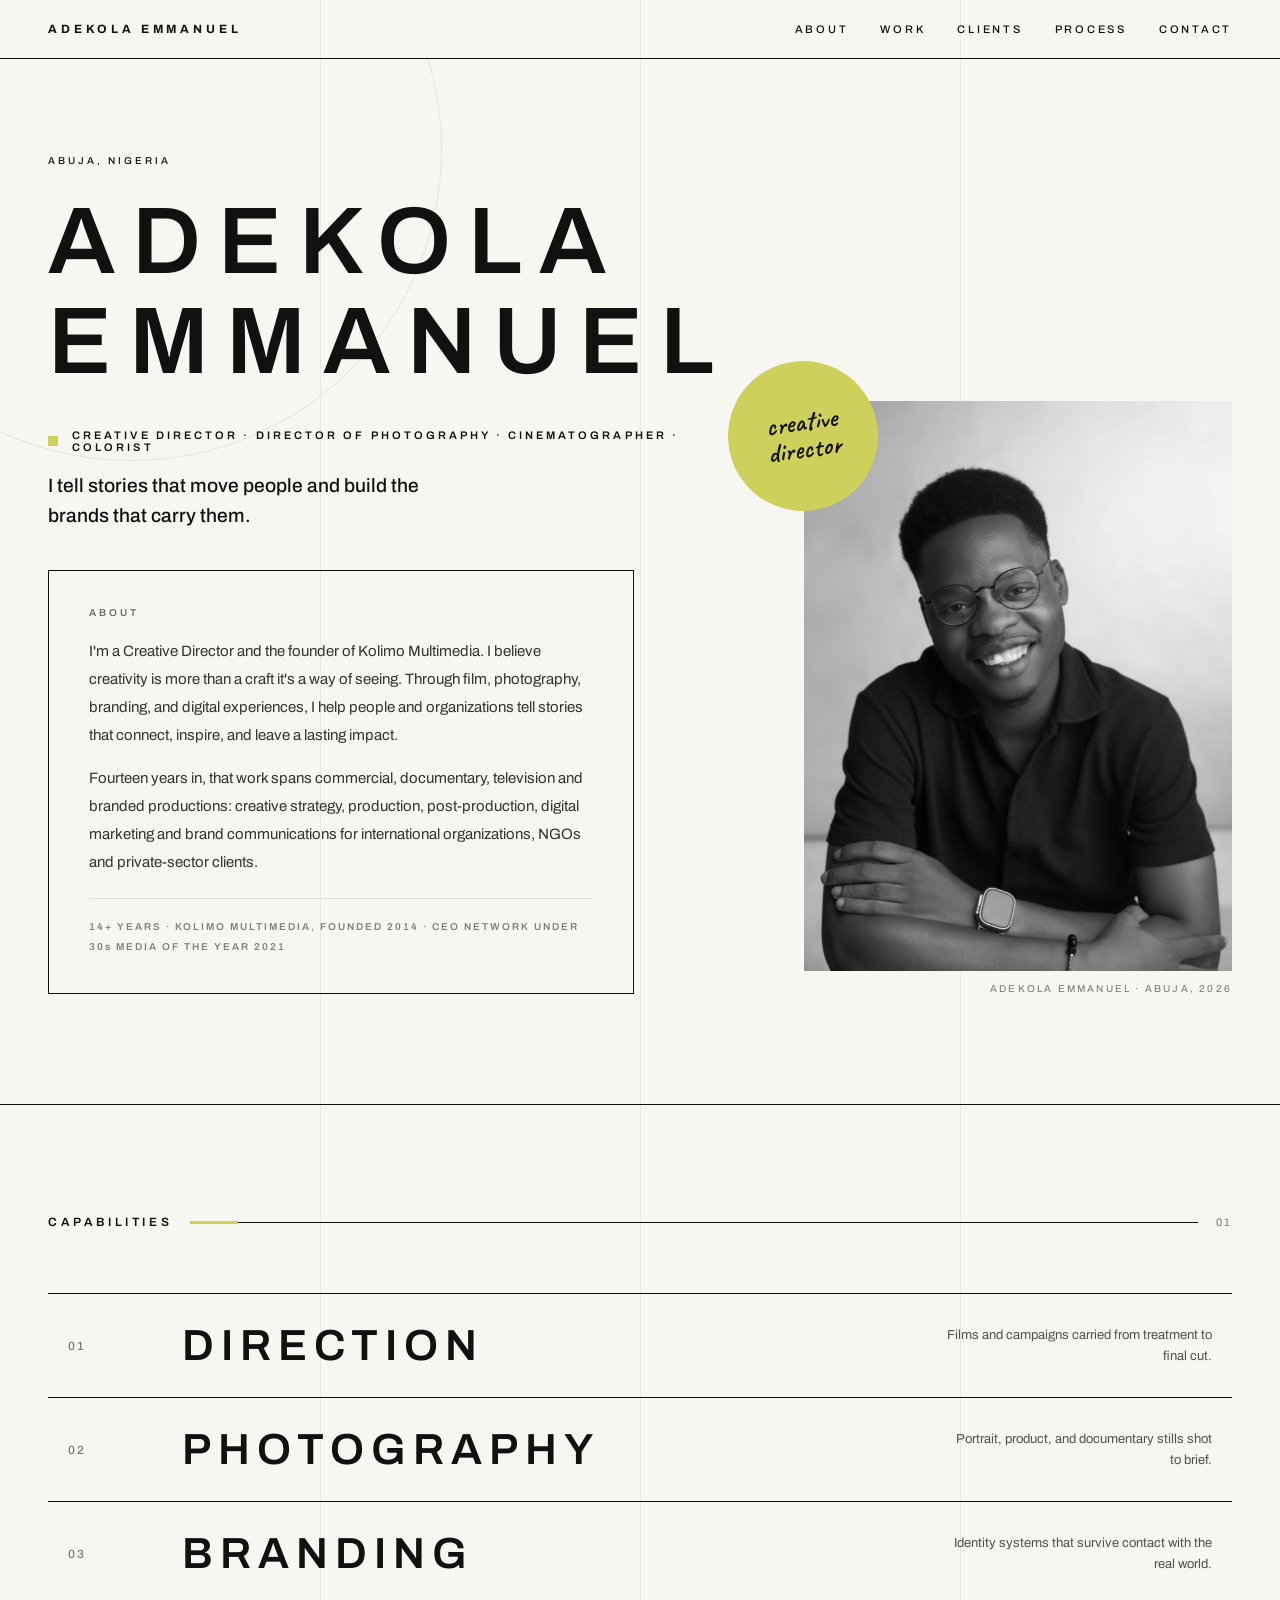
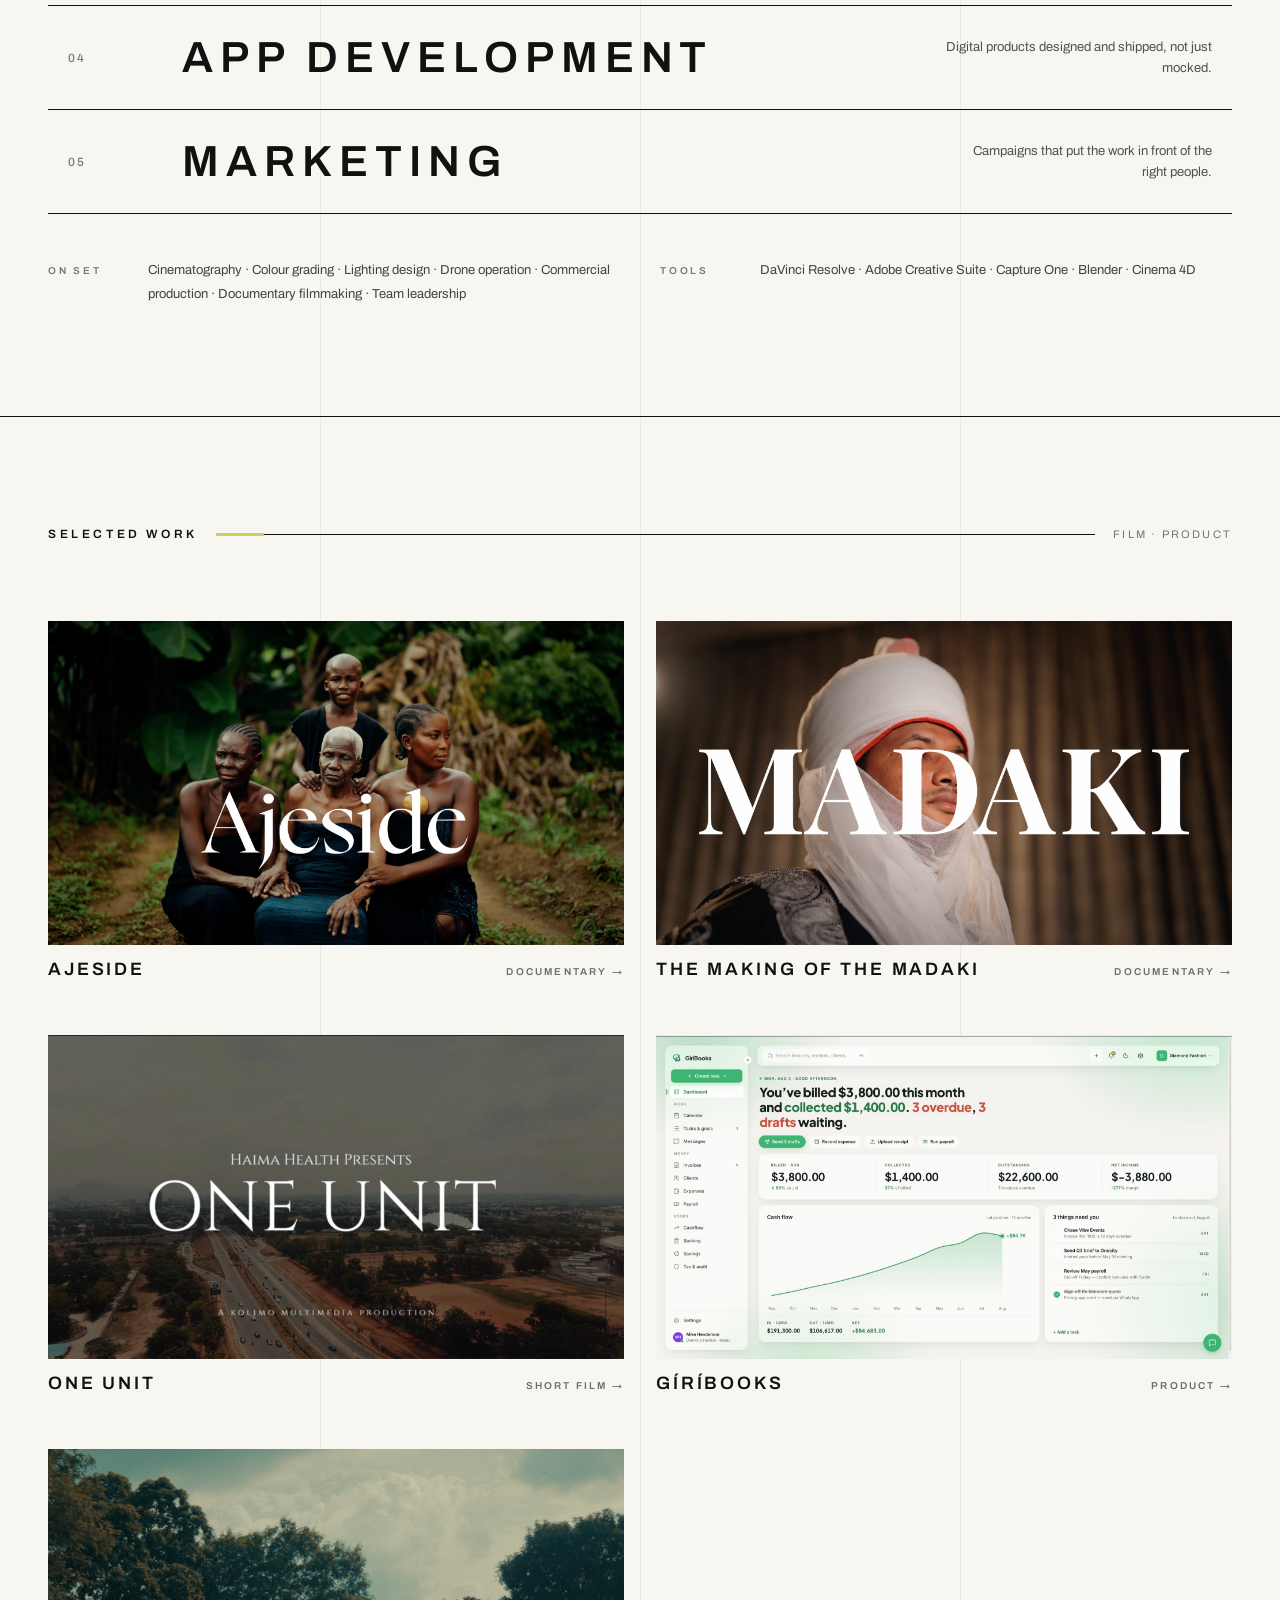
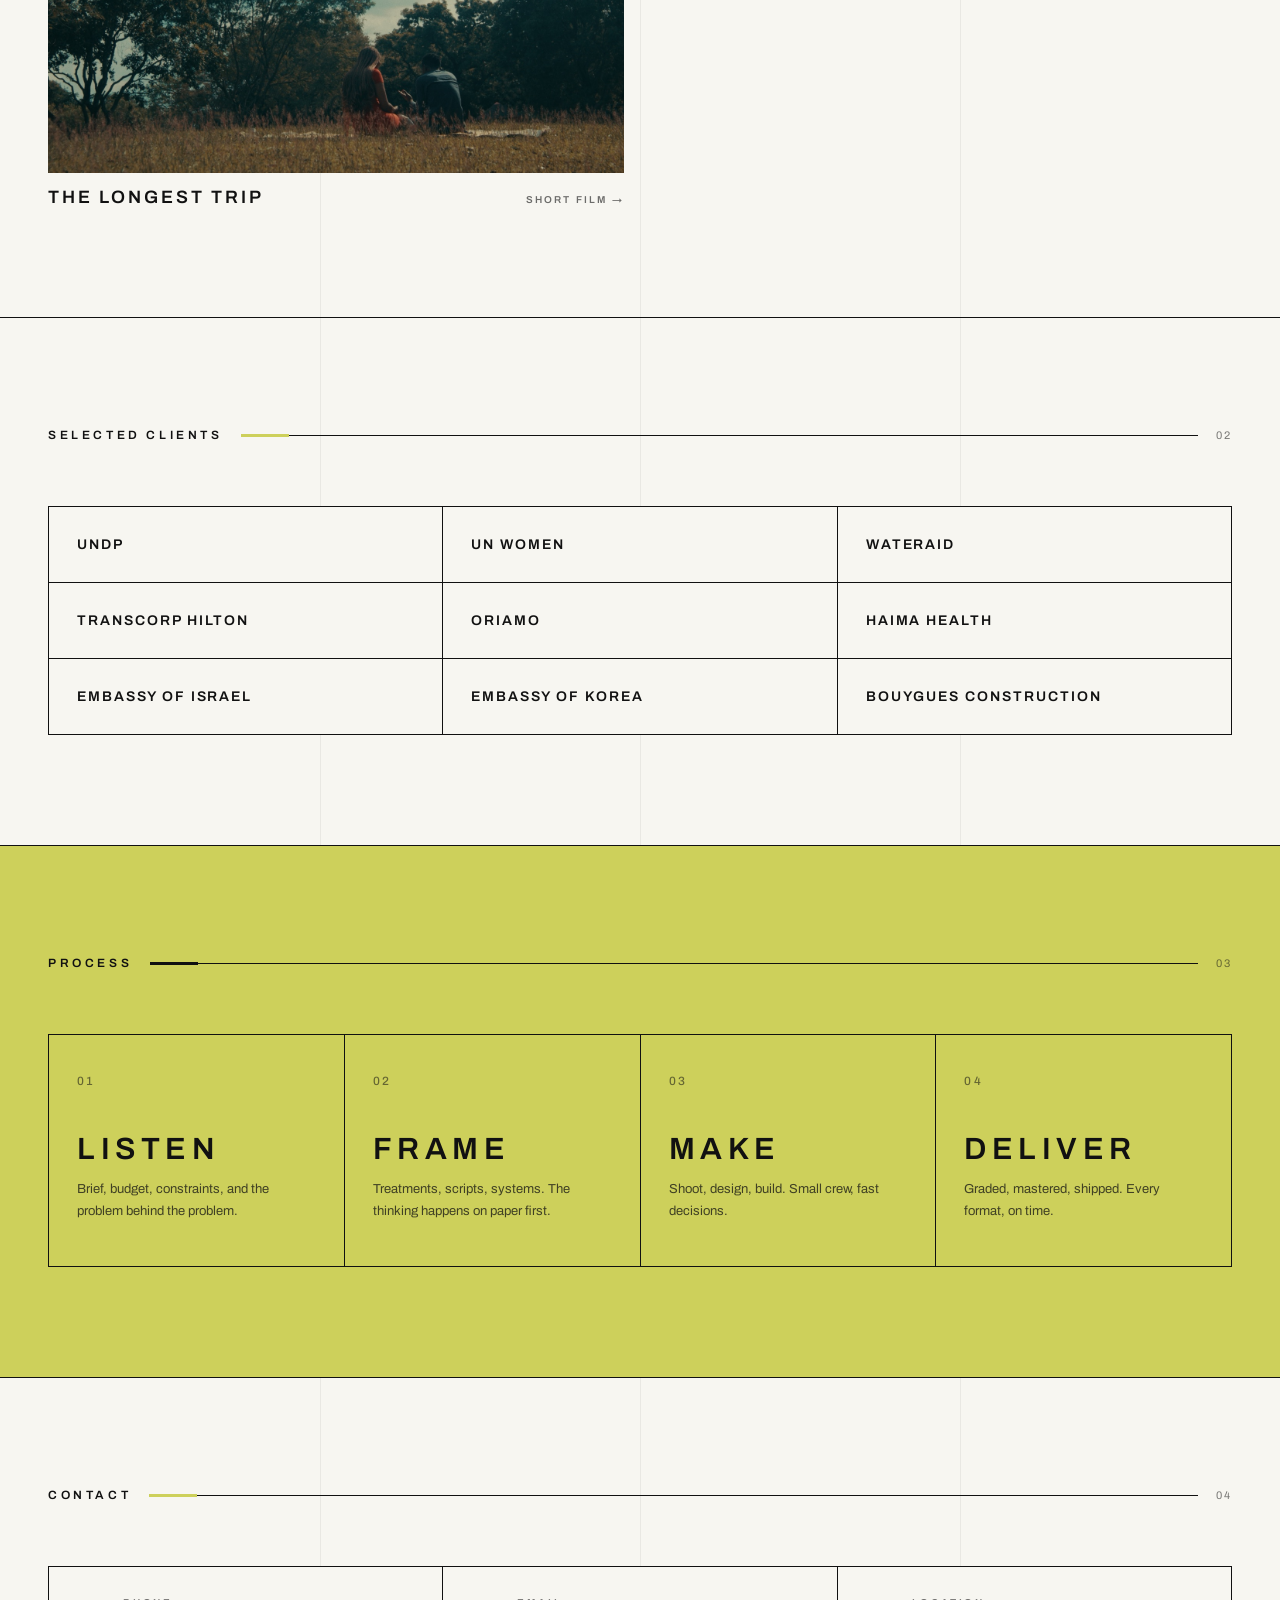
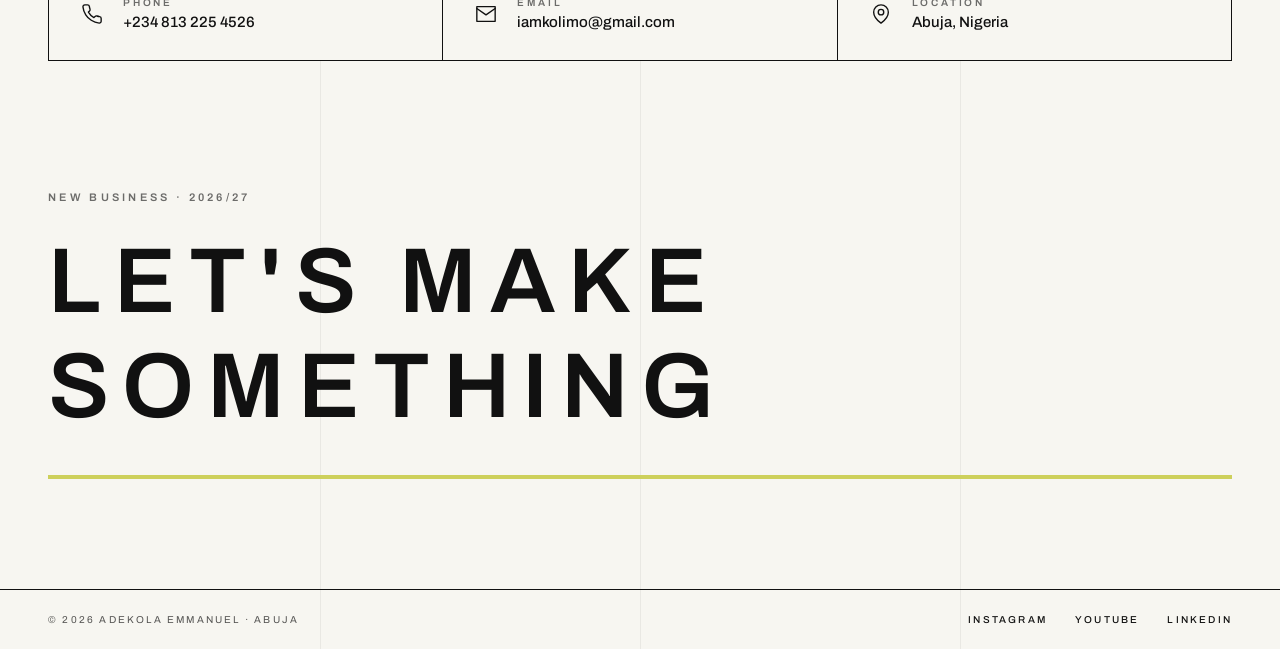
==== index.html @ e36beafd "Add the CEO Network Under 30s Media of the Year 2021 award Visible in the about credentials line, in" ====
<!DOCTYPE html>
<html lang="en">
<head>
  <meta charset="utf-8">
  <meta name="viewport" content="width=device-width, initial-scale=1">
  <title>Adekola Emmanuel · Creative Director &amp; Cinematographer in Abuja, Nigeria</title>
  <meta name="description" content="Adekola Emmanuel is a creative director, cinematographer, director, photographer and digital marketer in Abuja, Nigeria. Founder of Kolimo Multimedia: film, photography, branding, app development and marketing.">
  <link rel="canonical" href="https://www.adekolaemmanuel.com/">
  <meta property="og:site_name" content="Adekola Emmanuel">
  <meta property="og:locale" content="en_US">
  <meta property="og:title" content="Adekola Emmanuel · Creative Director &amp; Cinematographer, Abuja">
  <meta property="og:description" content="I tell stories that move people and build the brands that carry them.">
  <meta property="og:type" content="website">
  <meta property="og:url" content="https://www.adekolaemmanuel.com/">
  <meta property="og:image" content="https://www.adekolaemmanuel.com/images/portrait.jpg">
  <meta name="twitter:card" content="summary_large_image">
  <meta name="twitter:title" content="Adekola Emmanuel · Creative Director &amp; Cinematographer, Abuja">
  <meta name="twitter:description" content="I tell stories that move people and build the brands that carry them.">
  <meta name="twitter:image" content="https://www.adekolaemmanuel.com/images/portrait.jpg">
  <link rel="icon" href="data:image/svg+xml,%3Csvg xmlns='http://www.w3.org/2000/svg' viewBox='0 0 100 100'%3E%3Crect width='100' height='100' fill='%23CDD05B'/%3E%3Ctext x='50' y='68' font-size='52' font-family='Helvetica,Arial,sans-serif' font-weight='700' text-anchor='middle' fill='%23111'%3EAE%3C/text%3E%3C/svg%3E">
  <link rel="preconnect" href="https://fonts.googleapis.com">
  <link rel="preconnect" href="https://fonts.gstatic.com" crossorigin>
  <link href="https://fonts.googleapis.com/css2?family=Archivo:wght@400;500;600;700&family=Caveat:wght@500;600&display=swap" rel="stylesheet">
  <link rel="stylesheet" href="styles.css">
  <script type="application/ld+json">
{
 "@context": "https://schema.org",
 "@graph": [
  {
   "@type": "Person",
   "@id": "https://www.adekolaemmanuel.com/#adekola",
   "name": "Adekola Emmanuel",
   "alternateName": "Adekola Albert Emmanuel",
   "url": "https://www.adekolaemmanuel.com/",
   "image": "https://www.adekolaemmanuel.com/images/portrait.jpg",
   "jobTitle": [
    "Creative Director",
    "Director of Photography",
    "Cinematographer",
    "Director",
    "Photographer",
    "Colorist",
    "Digital Marketer"
   ],
   "description": "Creative director, cinematographer, director, photographer and digital marketer based in Abuja, Nigeria. Founder of Kolimo Multimedia.",
   "email": "mailto:iamkolimo@gmail.com",
   "telephone": "+2348132254526",
   "address": {
    "@type": "PostalAddress",
    "addressLocality": "Abuja",
    "addressRegion": "Federal Capital Territory",
    "addressCountry": "NG"
   },
   "sameAs": [
    "https://www.instagram.com/iamkolimo",
    "https://www.youtube.com/@AdekolaFashola",
    "https://ng.linkedin.com/in/adekolaemmanuel"
   ],
   "worksFor": {
    "@id": "https://www.adekolaemmanuel.com/#kolimo"
   },
   "knowsAbout": [
    "Cinematography",
    "Film directing",
    "Creative direction",
    "Photography",
    "Digital marketing",
    "Documentary filmmaking",
    "Commercial production",
    "Color grading",
    "Branding"
   ],
   "award": "CEO Network Under 30s: Media of the Year 2021 (Kolimo Multimedia)"
  },
  {
   "@type": "Organization",
   "@id": "https://www.adekolaemmanuel.com/#kolimo",
   "name": "Kolimo Multimedia",
   "url": "https://www.adekolaemmanuel.com/",
   "founder": {
    "@id": "https://www.adekolaemmanuel.com/#adekola"
   },
   "foundingDate": "2014",
   "address": {
    "@type": "PostalAddress",
    "addressLocality": "Abuja",
    "addressCountry": "NG"
   },
   "description": "Full-service creative agency in Abuja, Nigeria: film and video production, photography, branding, digital marketing and app development.",
   "award": "CEO Network Under 30s: Media of the Year 2021"
  },
  {
   "@type": "WebSite",
   "@id": "https://www.adekolaemmanuel.com/#website",
   "url": "https://www.adekolaemmanuel.com/",
   "name": "Adekola Emmanuel",
   "publisher": {
    "@id": "https://www.adekolaemmanuel.com/#adekola"
   },
   "inLanguage": "en"
  }
 ]
}
  </script>
</head>
<body>

<div class="page">
  <div class="gridlines" aria-hidden="true">
    <div class="gridlines-inner">
      <div class="gridline" style="left:25%"></div>
      <div class="gridline" style="left:50%"></div>
      <div class="gridline" style="left:75%"></div>
    </div>
  </div>

  <header class="site-header">
    <div class="header-inner">
      <a href="#top" class="wordmark">ADEKOLA EMMANUEL</a>
      <nav class="nav-links" aria-label="Main">
        <a href="#about">ABOUT</a>
        <a href="#work">WORK</a>
        <a href="#clients">CLIENTS</a>
        <a href="#process">PROCESS</a>
        <a href="#contact">CONTACT</a>
      </nav>
    </div>
  </header>

  <main id="top">

    <section id="about" class="hero-section">
      <div class="hero-circle" aria-hidden="true"></div>
      <div class="section-inner hero-pad">
        <!-- Source order is name, portrait, bio so a single column reads that way
             on phones; the desktop two-column layout is restored by grid placement. -->
        <div class="hero-grid">
          <div class="hero-intro">
            <p class="hero-location" data-reveal="fade">ABUJA, NIGERIA</p>
            <h1 class="hero-name" aria-label="Adekola Emmanuel">
              <span data-reveal="fade">Adekola</span>
              <span data-reveal="fade" data-delay="70">Emmanuel</span>
            </h1>
            <div class="hero-role" data-reveal="fade" data-delay="140">
              <span class="role-dot" aria-hidden="true"></span>
              <p>CREATIVE DIRECTOR · DIRECTOR OF PHOTOGRAPHY · CINEMATOGRAPHER · COLORIST</p>
            </div>
            <p class="hero-tagline" data-reveal="fade" data-delay="200">I tell stories that move people and build the brands that carry them.</p>
          </div>
          <div class="hero-portrait-col">
            <div class="badge" aria-hidden="true">
              <span class="badge-txt">creative director</span>
            </div>
            <div data-reveal="fade" data-delay="150">
              <div class="portrait-frame">
                <img src="images/portrait.jpg" alt="Black-and-white portrait of Adekola Emmanuel, creative director of Kolimo Multimedia">
              </div>
              <p class="portrait-caption">ADEKOLA EMMANUEL · ABUJA, 2026</p>
            </div>
          </div>
          <div class="about-box" data-reveal="fade" data-delay="260">
            <h2>ABOUT</h2>
            <p>I'm a Creative Director and the founder of Kolimo Multimedia. I believe creativity is more than a craft it's a way of seeing. Through film, photography, branding, and digital experiences, I help people and organizations tell stories that connect, inspire, and leave a lasting impact.</p>
            <p>Fourteen years in, that work spans commercial, documentary, television and branded productions: creative strategy, production, post-production, digital marketing and brand communications for international organizations, NGOs and private-sector clients.</p>
            <p class="about-meta">14+ YEARS · KOLIMO MULTIMEDIA, FOUNDED 2014 · CEO NETWORK UNDER 30s MEDIA OF THE YEAR 2021</p>
          </div>
        </div>
      </div>
    </section>

    <section id="capabilities" class="ruled-section">
      <div class="section-inner section-pad">
        <div class="section-head">
          <h2>CAPABILITIES</h2>
          <div class="head-rule">
            <div class="rule-accent" data-reveal="rule"></div>
            <div class="rule-line" data-reveal="rule" data-delay="80"></div>
          </div>
          <span aria-hidden="true" class="section-num">01</span>
        </div>
        <div class="cap-list" data-reveal="fade">
          <div class="cap-row">
            <span class="cap-num">01</span>
            <h3>Direction</h3>
            <p class="cap-desc">Films and campaigns carried from treatment to final cut.</p>
          </div>
          <div class="cap-row">
            <span class="cap-num">02</span>
            <h3>Photography</h3>
            <p class="cap-desc">Portrait, product, and documentary stills shot to brief.</p>
          </div>
          <div class="cap-row">
            <span class="cap-num">03</span>
            <h3>Branding</h3>
            <p class="cap-desc">Identity systems that survive contact with the real world.</p>
          </div>
          <div class="cap-row">
            <span class="cap-num">04</span>
            <h3>App Development</h3>
            <p class="cap-desc">Digital products designed and shipped, not just mocked.</p>
          </div>
          <div class="cap-row">
            <span class="cap-num">05</span>
            <h3>Marketing</h3>
            <p class="cap-desc">Campaigns that put the work in front of the right people.</p>
          </div>
        </div>
        <dl class="meta-strip" data-reveal="fade">
          <div>
            <dt>ON SET</dt>
            <dd>Cinematography · Colour grading · Lighting design · Drone operation · Commercial production · Documentary filmmaking · Team leadership</dd>
          </div>
          <div>
            <dt>TOOLS</dt>
            <dd>DaVinci Resolve · Adobe Creative Suite · Capture One · Blender · Cinema 4D</dd>
          </div>
        </dl>
      </div>
    </section>

    <section id="work" class="ruled-section">
      <div class="section-inner section-pad">
        <div class="section-head work-head">
          <h2>SELECTED WORK</h2>
          <div class="head-rule">
            <div class="rule-accent" data-reveal="rule"></div>
            <div class="rule-line" data-reveal="rule" data-delay="80"></div>
          </div>
          <span class="section-num">FILM · PRODUCT</span>
        </div>
        <div class="work-grid">

          <div class="work-card work-feature" data-card data-reveal="fade">
            <a href="work/ajeside.html">
              <div class="work-media">
                <img src="images/ajeside/01-family.jpg" alt="Four generations of a Gbagyi family seated together in dark indigo cloth against dense green foliage" data-fallback="AJESIDE · OPENING FRAME">
                <div class="work-cap" data-cap>A short documentary on the endangered handwoven cloth of the Gbagyi people of Nigeria's Federal Capital Territory.</div>
              </div>
              <div class="work-meta work-title-row">
                <h3>AJESIDE</h3>
                <span class="work-view">DOCUMENTARY →</span>
              </div>
            </a>
          </div>

          <div class="work-card work-feature" data-card data-reveal="fade">
            <a href="work/madaki.html">
              <div class="work-media">
                <img src="images/madaki/01-madaki.jpg" alt="Portrait of the Madaki in a white turban, the film title across the frame" data-fallback="THE MAKING OF THE MADAKI">
                <div class="work-cap" data-cap>Title bestowed, legacy earned. The journey behind one of Mambilla's most revered traditional titles.</div>
              </div>
              <div class="work-meta work-title-row">
                <h3>THE MAKING OF THE MADAKI</h3>
                <span class="work-view">DOCUMENTARY →</span>
              </div>
            </a>
          </div>

          <div class="work-card work-feature" data-card data-reveal="fade">
            <a href="work/one-unit.html">
              <div class="work-media">
                <img src="images/oneunit/01-one-unit.jpg" alt="Aerial city view with the One Unit title across the frame, presented by Haima Health" data-fallback="ONE UNIT · TITLE CARD">
                <div class="work-cap" data-cap>Three strangers arrive at the same hospital in critical condition. A short film for Haima Health on voluntary blood donation.</div>
              </div>
              <div class="work-meta work-title-row">
                <h3>ONE UNIT</h3>
                <span class="work-view">SHORT FILM →</span>
              </div>
            </a>
          </div>

          <div class="work-card work-feature" data-card data-reveal="fade">
            <a href="work/giribooks.html">
              <div class="work-media is-ui">
                <img src="images/giribooks/01-dashboard.jpg" alt="The GíríBooks dashboard showing billed and collected totals, outstanding balance, net income and a twelve-month cash flow chart" data-fallback="GÍRÍBOOKS · PRODUCT">
                <div class="work-cap" data-cap>Invoicing, payments, expenses, payroll and books in one dashboard, built from a real business need.</div>
              </div>
              <div class="work-meta work-title-row">
                <h3>GÍRÍBOOKS</h3>
                <span class="work-view">PRODUCT →</span>
              </div>
            </a>
          </div>

          <div class="work-card work-feature" data-card data-reveal="fade">
            <a href="work/longest-trip.html">
              <div class="work-media">
                <img src="images/longest-trip/02-field.jpg" alt="Two people sitting together in a field of dry grass beneath a wide sky" data-fallback="THE LONGEST TRIP">
                <div class="work-cap" data-cap>Gbenga, a young man living with sickle cell, caught between pain and perseverance.</div>
              </div>
              <div class="work-meta work-title-row">
                <h3>THE LONGEST TRIP</h3>
                <span class="work-view">SHORT FILM →</span>
              </div>
            </a>
          </div>

        </div>
      </div>
    </section>

    <section id="clients" class="ruled-section">
      <div class="section-inner section-pad">
        <div class="section-head">
          <h2>SELECTED CLIENTS</h2>
          <div class="head-rule">
            <div class="rule-accent" data-reveal="rule"></div>
            <div class="rule-line" data-reveal="rule" data-delay="80"></div>
          </div>
          <span aria-hidden="true" class="section-num">02</span>
        </div>
        <div class="client-grid" data-reveal="fade">
          <div class="client-cell">UNDP</div>
          <div class="client-cell">UN Women</div>
          <div class="client-cell">WaterAid</div>
          <div class="client-cell">Transcorp Hilton</div>
          <div class="client-cell">Oriamo</div>
          <div class="client-cell">Haima Health</div>
          <div class="client-cell">Embassy of Israel</div>
          <div class="client-cell">Embassy of Korea</div>
          <div class="client-cell">Bouygues Construction</div>
        </div>
      </div>
    </section>

    <section id="process" class="ruled-section process-section">
      <div class="section-inner section-pad">
        <div class="section-head">
          <h2>PROCESS</h2>
          <div class="head-rule">
            <div class="rule-accent dark" data-reveal="rule"></div>
            <div class="rule-line" data-reveal="rule" data-delay="80"></div>
          </div>
          <span aria-hidden="true" class="section-num">03</span>
        </div>
        <div class="process-grid" data-reveal="fade">
          <div class="process-cell">
            <span class="cap-num">01</span>
            <h3>Listen</h3>
            <p>Brief, budget, constraints, and the problem behind the problem.</p>
          </div>
          <div class="process-cell">
            <span class="cap-num">02</span>
            <h3>Frame</h3>
            <p>Treatments, scripts, systems. The thinking happens on paper first.</p>
          </div>
          <div class="process-cell">
            <span class="cap-num">03</span>
            <h3>Make</h3>
            <p>Shoot, design, build. Small crew, fast decisions.</p>
          </div>
          <div class="process-cell">
            <span class="cap-num">04</span>
            <h3>Deliver</h3>
            <p>Graded, mastered, shipped. Every format, on time.</p>
          </div>
        </div>
      </div>
    </section>

    <section id="contact" class="ruled-section">
      <div class="section-inner section-pad">
        <div class="section-head">
          <h2>CONTACT</h2>
          <div class="head-rule">
            <div class="rule-accent" data-reveal="rule"></div>
            <div class="rule-line" data-reveal="rule" data-delay="80"></div>
          </div>
          <span aria-hidden="true" class="section-num">04</span>
        </div>
        <div class="contact-grid" data-reveal="fade">
          <div class="contact-cell">
            <svg aria-hidden="true" width="22" height="22" viewBox="0 0 24 24" fill="none" stroke="#111111" stroke-width="1.5" stroke-linecap="round" stroke-linejoin="round"><path d="M22 16.92v3a2 2 0 0 1-2.18 2 19.79 19.79 0 0 1-8.63-3.07 19.5 19.5 0 0 1-6-6 19.79 19.79 0 0 1-3.07-8.67A2 2 0 0 1 4.11 2h3a2 2 0 0 1 2 1.72c.13.96.36 1.9.7 2.81a2 2 0 0 1-.45 2.11L8.09 9.91a16 16 0 0 0 6 6l1.27-1.27a2 2 0 0 1 2.11-.45c.91.34 1.85.57 2.81.7A2 2 0 0 1 22 16.92z"></path></svg>
            <div>
              <p class="contact-label">PHONE</p>
              <p class="contact-value"><a href="tel:+2348132254526">+234 813 225 4526</a></p>
            </div>
          </div>
          <div class="contact-cell">
            <svg aria-hidden="true" width="22" height="22" viewBox="0 0 24 24" fill="none" stroke="#111111" stroke-width="1.5" stroke-linecap="round" stroke-linejoin="round"><rect x="2" y="4" width="20" height="16"></rect><path d="m22 6-10 7L2 6"></path></svg>
            <div>
              <p class="contact-label">EMAIL</p>
              <p class="contact-value"><a href="mailto:iamkolimo@gmail.com">iamkolimo@gmail.com</a></p>
            </div>
          </div>
          <div class="contact-cell">
            <svg aria-hidden="true" width="22" height="22" viewBox="0 0 24 24" fill="none" stroke="#111111" stroke-width="1.5" stroke-linecap="round" stroke-linejoin="round"><path d="M20 10c0 6-8 12-8 12s-8-6-8-12a8 8 0 0 1 16 0z"></path><circle cx="12" cy="10" r="3"></circle></svg>
            <div>
              <p class="contact-label">LOCATION</p>
              <p class="contact-value">Abuja, Nigeria</p>
            </div>
          </div>
        </div>
        <div class="cta-block">
          <p class="cta-kicker">NEW BUSINESS · 2026/27</p>
          <a class="cta-link" href="mailto:iamkolimo@gmail.com">Let's make something</a>
          <div class="cta-rule" data-reveal="rule"></div>
        </div>
      </div>
    </section>

  </main>

  <footer class="site-footer">
    <div class="footer-inner">
      <p>© 2026 ADEKOLA EMMANUEL · ABUJA</p>
      <div class="footer-links">
        <a href="https://www.instagram.com/iamkolimo" target="_blank" rel="noopener">INSTAGRAM</a>
        <a href="https://www.youtube.com/@AdekolaFashola" target="_blank" rel="noopener">YOUTUBE</a>
        <a href="https://ng.linkedin.com/in/adekolaemmanuel" target="_blank" rel="noopener">LINKEDIN</a>
      </div>
    </div>
  </footer>
</div>

<script src="script.js"></script>
</body>
</html>
---- styles.css ----
html { scroll-behavior: smooth; }

body {
  margin: 0;
  background: #F7F6F1;
  color: #111111;
  font-family: 'Archivo', Helvetica, Arial, sans-serif;
  -webkit-font-smoothing: antialiased;
  overflow-x: hidden;
}

a { color: #111111; text-decoration: none; }
a:hover { color: #5A5D20; }
::selection { background: #CDD05B; color: #111111; }

.page { position: relative; min-height: 100vh; }

/* Grid lines */
.gridlines {
  position: absolute;
  inset: 0;
  pointer-events: none;
  z-index: 0;
}
.gridlines-inner { position: relative; max-width: 1360px; height: 100%; margin: 0 auto; }
.gridline { position: absolute; top: 0; bottom: 0; width: 1px; background: rgba(17,17,17,0.06); }

/* Header */
.site-header { position: relative; z-index: 1; border-bottom: 1px solid #111111; }
.header-inner {
  max-width: 1360px;
  margin: 0 auto;
  padding: 22px 48px;
  display: flex;
  justify-content: space-between;
  align-items: baseline;
  gap: 24px;
}
.wordmark { font-size: 12px; letter-spacing: 0.32em; font-weight: 700; }
.nav-links { display: flex; gap: 32px; }
.nav-links a { font-size: 11px; letter-spacing: 0.25em; font-weight: 500; }

main { position: relative; z-index: 1; }

.section-inner { max-width: 1360px; margin: 0 auto; }
.section-pad { padding: 110px 48px; }
.hero-pad { padding: 96px 48px 110px; }
.ruled-section { border-top: 1px solid #111111; }

/* Hero */
.hero-section { position: relative; overflow: hidden; }
.hero-circle {
  position: absolute;
  width: 620px;
  height: 620px;
  border: 1px solid rgba(17,17,17,0.08);
  border-radius: 50%;
  left: -180px;
  top: -220px;
  pointer-events: none;
}
/* Source order is intro, portrait, bio (so phones read name then photo then
   bio); on desktop the bio is placed back under the intro in column one. */
.hero-grid {
  display: grid;
  grid-template-columns: 1.6fr 1fr;
  column-gap: 72px;
  row-gap: 40px;
  align-items: end;
}
.hero-intro { grid-column: 1; grid-row: 1; }
.about-box { grid-column: 1; grid-row: 2; }
.hero-portrait-col { grid-column: 2; grid-row: 1 / span 2; align-self: end; }
.hero-location { margin: 0 0 26px; font-size: 10px; letter-spacing: 0.3em; font-weight: 500; opacity: 0.6; }
.hero-name {
  margin: 0;
  font-size: clamp(44px, 7.4vw, 106px);
  font-weight: 600;
  letter-spacing: 0.18em;
  line-height: 1.06;
  text-transform: uppercase;
}
.hero-name span { display: block; }
.hero-role { display: flex; align-items: center; gap: 14px; margin-top: 36px; }
.role-dot { width: 10px; height: 10px; background: #CDD05B; display: inline-block; flex: none; }
.hero-role p { margin: 0; font-size: 11px; letter-spacing: 0.28em; font-weight: 600; }
.hero-tagline {
  margin: 18px 0 0;
  font-size: clamp(17px, 1.5vw, 21px);
  line-height: 1.55;
  max-width: 38ch;
  font-weight: 500;
}
.about-box { border: 1px solid #111111; padding: 36px 40px; max-width: 56ch; }
.about-box h2 { margin: 0 0 20px; font-size: 10px; letter-spacing: 0.3em; font-weight: 600; opacity: 0.6; }
.about-box p { margin: 0 0 16px; font-size: 15px; line-height: 1.85; color: rgba(17,17,17,0.85); }
.about-box p:last-child { margin-bottom: 0; }
.about-meta {
  margin-top: 22px !important;
  padding-top: 18px;
  border-top: 1px solid rgba(17,17,17,0.15);
  font-size: 10px !important;
  letter-spacing: 0.2em;
  font-weight: 600;
  line-height: 2 !important;
  opacity: 0.6;
}

.hero-portrait-col { position: relative; }
.badge {
  position: absolute;
  left: -76px;
  top: -40px;
  width: 150px;
  height: 150px;
  border-radius: 50%;
  background: #CDD05B;
  display: flex;
  align-items: center;
  justify-content: center;
  transform: rotate(-8deg);
  z-index: 3;
}
.badge-txt {
  font-family: 'Caveat', cursive;
  font-size: 27px;
  font-weight: 600;
  line-height: 1;
  text-align: center;
  width: 110px;
}
.portrait-frame {
  position: relative;
  aspect-ratio: 3/4;
  filter: grayscale(1) contrast(1.06);
  overflow: hidden;
}
.portrait-frame img {
  position: absolute;
  inset: 0;
  width: 100%;
  height: 100%;
  object-fit: cover;
  display: block;
}
.portrait-caption { margin: 12px 0 0; font-size: 10px; letter-spacing: 0.22em; opacity: 0.55; text-align: right; }

/* Section heads */
.section-head { display: flex; align-items: center; gap: 18px; margin-bottom: 64px; }
.work-head { margin-bottom: 80px; }
.section-head h2 { margin: 0; font-size: 12px; letter-spacing: 0.3em; font-weight: 600; }
.head-rule { flex: 1; display: flex; align-items: center; }
.rule-accent { width: 48px; height: 3px; background: #CDD05B; }
.rule-accent.dark { background: #111111; }
.rule-line { flex: 1; height: 1px; background: #111111; }
.section-num { font-size: 11px; letter-spacing: 0.2em; opacity: 0.55; }

/* Capabilities */
.cap-list { border-bottom: 1px solid #111111; }
.cap-row {
  display: grid;
  grid-template-columns: 90px 1fr minmax(0, 380px);
  align-items: center;
  gap: 8px 24px;
  padding: 28px 20px;
  border-top: 1px solid #111111;
  transition: background 120ms ease-out;
}
.cap-row:hover { background: #CDD05B; }
.cap-num { font-size: 12px; letter-spacing: 0.2em; font-weight: 500; opacity: 0.55; }
.cap-row h3 {
  margin: 0;
  font-size: clamp(26px, 3.4vw, 44px);
  letter-spacing: 0.16em;
  font-weight: 600;
  text-transform: uppercase;
}
.cap-desc {
  margin: 0;
  font-size: 13px;
  line-height: 1.6;
  color: rgba(17,17,17,0.72);
  text-align: right;
  justify-self: end;
  max-width: 38ch;
}

/* Secondary craft / tools list under Capabilities */
.meta-strip {
  margin: 44px 0 0;
  display: grid;
  gap: 22px 40px;
  grid-template-columns: 1fr 1fr;
}
.meta-strip > div { display: grid; grid-template-columns: 84px 1fr; gap: 16px; align-items: baseline; }
.meta-strip dt { font-size: 10px; letter-spacing: 0.28em; font-weight: 600; opacity: 0.55; }
.meta-strip dd { margin: 0; font-size: 13px; line-height: 1.85; color: rgba(17,17,17,0.78); }

/* Clients */
.client-grid {
  display: grid;
  grid-template-columns: repeat(3, 1fr);
  gap: 1px;
  background: #111111;
  border: 1px solid #111111;
}
.client-cell {
  background: #F7F6F1;
  padding: 30px 28px;
  font-size: 14px;
  letter-spacing: 0.14em;
  font-weight: 600;
  text-transform: uppercase;
  transition: background 120ms ease-out;
}
.client-cell:hover { background: #CDD05B; }

/* Work */
.work-grid {
  display: grid;
  grid-template-columns: repeat(2, 1fr);
  column-gap: 32px;
  row-gap: 56px;
}
.work-media { position: relative; overflow: hidden; }
.work-media img {
  position: absolute;
  inset: 0;
  width: 100%;
  height: 100%;
  object-fit: cover;
  display: block;
}
.work-cap {
  position: absolute;
  left: 0;
  right: 0;
  bottom: 0;
  background: #111111;
  color: #F7F6F1;
  padding: 14px 18px;
  font-size: 12px;
  letter-spacing: 0.04em;
  line-height: 1.5;
  opacity: 0;
  transform: translateY(8px);
  transition: opacity 140ms ease-out, transform 140ms ease-out;
  pointer-events: none;
}
.work-meta {
  display: flex;
  justify-content: space-between;
  align-items: baseline;
  margin-top: 14px;
  gap: 16px;
}
.work-meta h3 { margin: 0; font-size: 15px; letter-spacing: 0.18em; font-weight: 600; }
.work-meta span { font-size: 10px; letter-spacing: 0.22em; opacity: 0.6; white-space: nowrap; }

/* Process */
.process-section { background: #CDD05B; }
.process-grid {
  display: grid;
  grid-template-columns: repeat(4, 1fr);
  gap: 1px;
  background: #111111;
  border: 1px solid #111111;
}
.process-cell { background: #CDD05B; padding: 36px 28px 44px; }
.process-cell h3 {
  margin: 44px 0 0;
  font-size: clamp(22px, 2.4vw, 32px);
  letter-spacing: 0.18em;
  font-weight: 600;
  text-transform: uppercase;
}
.process-cell p { margin: 14px 0 0; font-size: 13px; line-height: 1.65; color: rgba(17,17,17,0.75); }

/* Contact */
.contact-grid {
  display: grid;
  grid-template-columns: repeat(3, 1fr);
  gap: 1px;
  background: #111111;
  border: 1px solid #111111;
}
.contact-cell {
  background: #F7F6F1;
  padding: 30px 32px;
  display: flex;
  align-items: center;
  gap: 20px;
}
.contact-cell svg { flex: none; }
.contact-label { margin: 0; font-size: 10px; letter-spacing: 0.28em; font-weight: 600; opacity: 0.6; }
.contact-value { margin: 6px 0 0; font-size: 15px; font-weight: 500; }

.cta-block { margin-top: 130px; }
.cta-kicker { margin: 0 0 26px; font-size: 11px; letter-spacing: 0.3em; font-weight: 600; opacity: 0.6; }
.cta-link {
  display: block;
  font-size: clamp(40px, 7.2vw, 112px);
  letter-spacing: 0.14em;
  font-weight: 600;
  line-height: 1.14;
  color: #111111;
  text-transform: uppercase;
  transition: background 120ms ease-out;
}
.cta-link:hover { background: #CDD05B; color: #111111; }
.cta-rule { margin-top: 36px; height: 4px; background: #CDD05B; }

/* Case study */
.case-hero { position: relative; }
.case-hero-media {
  margin: 0;
  position: relative;
  aspect-ratio: 21/10;
  overflow: hidden;
  border-bottom: 1px solid #111111;
}
.case-hero-media img {
  position: absolute;
  inset: 0;
  width: 100%;
  height: 100%;
  object-fit: cover;
  display: block;
}
.case-hero-body { padding: 72px 48px 96px; }
.case-kicker { margin: 0 0 24px; font-size: 10px; letter-spacing: 0.3em; font-weight: 600; opacity: 0.6; }
.case-title {
  margin: 0;
  font-size: clamp(48px, 9vw, 132px);
  font-weight: 600;
  letter-spacing: 0.14em;
  line-height: 1.04;
  text-transform: uppercase;
}
.case-standfirst {
  margin: 28px 0 0;
  font-size: clamp(17px, 1.6vw, 22px);
  line-height: 1.55;
  max-width: 46ch;
  font-weight: 500;
}
.case-facts {
  margin: 56px 0 0;
  display: grid;
  grid-template-columns: repeat(4, 1fr);
  gap: 1px;
  background: #111111;
  border: 1px solid #111111;
}
.case-facts > div { background: #F7F6F1; padding: 24px 26px; }
.case-facts dt { font-size: 10px; letter-spacing: 0.28em; font-weight: 600; opacity: 0.6; }
.case-facts dd { margin: 8px 0 0; font-size: 15px; font-weight: 500; }

.case-prose { max-width: 68ch; }
.case-prose p { margin: 0 0 24px; font-size: 16px; line-height: 1.9; color: rgba(17,17,17,0.85); }
.case-prose p:last-child { margin-bottom: 0; }
.case-prose .lede {
  font-size: clamp(18px, 1.7vw, 22px);
  line-height: 1.7;
  font-weight: 500;
  color: #111111;
  border-left: 3px solid #CDD05B;
  padding-left: 26px;
}

.stills {
  display: grid;
  grid-template-columns: repeat(2, 1fr);
  column-gap: 32px;
  row-gap: 64px;
}
.still { margin: 0; }
.still-wide { grid-column: 1 / -1; }
.still-media { position: relative; aspect-ratio: 16/9; overflow: hidden; }
/* Scope frames (2.39:1) keep their own ratio so the composition is not cropped */
.still-scope .still-media { aspect-ratio: 2.39/1; }
.still-media img {
  position: absolute;
  inset: 0;
  width: 100%;
  height: 100%;
  object-fit: cover;
  display: block;
}
.still figcaption {
  margin-top: 14px;
  font-size: 12px;
  line-height: 1.6;
  letter-spacing: 0.02em;
  color: rgba(17,17,17,0.68);
}

/* Product screens · UI is shown whole, never cropped, so the hero and each
   screen sit contained on a tint rather than filling the frame. */
.case-hero-media.is-ui { aspect-ratio: 16/9; background: #EDECE5; }
.case-hero-media.is-scope { aspect-ratio: 2.39/1; }
.case-hero-media.is-ui img { object-fit: contain; }

.screens {
  display: grid;
  grid-template-columns: repeat(2, 1fr);
  column-gap: 32px;
  row-gap: 56px;
  align-items: start;
}
.screen { margin: 0; }
.screen-wide { grid-column: 1 / -1; }
.screen-media {
  aspect-ratio: 16/9;
  background: rgba(17,17,17,0.04);
  border: 1px solid #111111;
  padding: 18px;
  box-sizing: border-box;
  display: flex;
  align-items: center;
  justify-content: center;
  overflow: hidden;
}
.screen-tall .screen-media { aspect-ratio: 4/5; }
.screen-media img {
  max-width: 100%;
  max-height: 100%;
  width: auto;
  height: auto;
  object-fit: contain;
  display: block;
}
.screen figcaption {
  margin-top: 12px;
  font-size: 10px;
  letter-spacing: 0.22em;
  font-weight: 500;
  opacity: 0.6;
}

/* Feature list */
.features { border-top: 1px solid #111111; }
.feature-row {
  display: grid;
  grid-template-columns: 90px 1fr;
  gap: 8px 24px;
  padding: 22px 20px;
  border-bottom: 1px solid #111111;
  align-items: baseline;
}
.feature-row span { font-size: 12px; letter-spacing: 0.2em; font-weight: 500; opacity: 0.55; }
.feature-row p { margin: 0; font-size: 15px; line-height: 1.6; }

/* Watch · click-to-play facade, so YouTube only loads once asked for */
.watch-frame {
  position: relative;
  aspect-ratio: 16/9;
  overflow: hidden;
  background: #111111;
  border: 1px solid #111111;
}
.watch-link { display: block; position: absolute; inset: 0; }
.watch-frame img {
  position: absolute;
  inset: 0;
  width: 100%;
  height: 100%;
  object-fit: cover;
  display: block;
  transition: opacity 160ms ease-out, transform 400ms ease-out;
}
.watch-link:hover img { opacity: 0.88; transform: scale(1.015); }
/* The player stays 16:9 for YouTube; a scope poster letterboxes on the black */
.watch-frame.is-scope img { object-fit: contain; }
.watch-frame.is-scope .watch-link:hover img { transform: none; }
.watch-play {
  position: absolute;
  left: 50%;
  top: 50%;
  transform: translate(-50%, -50%);
  width: 92px;
  height: 92px;
  border-radius: 50%;
  background: #CDD05B;
  display: flex;
  align-items: center;
  justify-content: center;
  transition: transform 160ms ease-out;
}
.watch-link:hover .watch-play { transform: translate(-50%, -50%) scale(1.06); }
.watch-play::after {
  content: '';
  width: 0;
  height: 0;
  margin-left: 7px;
  border-left: 26px solid #111111;
  border-top: 16px solid transparent;
  border-bottom: 16px solid transparent;
}
.watch-frame iframe { position: absolute; inset: 0; width: 100%; height: 100%; border: 0; }
.watch-note { margin: 14px 0 0; font-size: 10px; letter-spacing: 0.22em; opacity: 0.6; }
.watch-note a { font-weight: 600; text-decoration: underline; }

.case-next { text-align: left; }
.case-back { margin: 44px 0 0; }
.case-back a { font-size: 11px; letter-spacing: 0.25em; font-weight: 600; }

/* Image placeholder shown when a still has not been added yet */
.media-missing {
  position: absolute;
  inset: 0;
  background: rgba(17,17,17,0.045);
  border: 1px dashed rgba(17,17,17,0.25);
  display: flex;
  align-items: center;
  justify-content: center;
  padding: 16px;
  box-sizing: border-box;
  font-size: 10px;
  letter-spacing: 0.22em;
  font-weight: 500;
  opacity: 0.45;
  text-align: center;
  line-height: 1.8;
}

/* Work card · every poster is natively 16:9, so this ratio crops none of them */
.work-feature .work-media { aspect-ratio: 16/9; }
/* A UI screenshot is shown whole rather than cropped to the card ratio */
.work-feature .work-media.is-ui { background: #EDECE5; }
.work-media.is-ui img { object-fit: contain; }
.work-feature .work-meta { flex-wrap: wrap; gap: 4px 16px; }
.work-feature .work-meta h3 { font-size: clamp(14px, 1.4vw, 19px); letter-spacing: 0.16em; }
.work-feature a { display: block; }
.work-feature a:hover .work-title-row h3 { color: #5A5D20; }
.work-view {
  font-size: 10px;
  letter-spacing: 0.22em;
  font-weight: 600;
  white-space: nowrap;
}

/* Footer */
.site-footer { position: relative; z-index: 1; border-top: 1px solid #111111; }
.footer-inner {
  max-width: 1360px;
  margin: 0 auto;
  padding: 24px 48px;
  display: flex;
  justify-content: space-between;
  align-items: baseline;
  gap: 24px;
}
.footer-inner p { margin: 0; font-size: 10px; letter-spacing: 0.22em; opacity: 0.7; }
.footer-links { display: flex; gap: 28px; }
.footer-links a { font-size: 10px; letter-spacing: 0.22em; font-weight: 500; }

/* Reveal initial states are set by script.js; keep content visible without JS */

/* Tablet */
@media (max-width: 960px) {
  /* Single column: let the source order (name, photo, bio) stand */
  .hero-grid { grid-template-columns: 1fr; gap: 44px; }
  .hero-intro, .about-box, .hero-portrait-col { grid-column: 1; grid-row: auto; }
  .gridlines { display: none; }
  .process-grid { grid-template-columns: 1fr 1fr; }
  .cap-row { grid-template-columns: 56px 1fr; }
  .cap-desc { grid-column: 2; justify-self: start; text-align: left; max-width: none; }
  .section-pad, .hero-pad { padding: 88px 32px; }
  .header-inner { padding: 18px 32px; }
  .badge { left: auto; right: 0; top: -48px; }
  .case-hero-body { padding: 56px 32px 72px; }
  .case-facts { grid-template-columns: 1fr 1fr; }
  .case-hero-media { aspect-ratio: 16/10; }
  .work-grid { column-gap: 24px; row-gap: 44px; }
  .meta-strip { grid-template-columns: 1fr; }
  .client-grid { grid-template-columns: repeat(2, 1fr); }
}

/* Mobile */
@media (max-width: 640px) {
  /* Sized and tracked so EMMANUEL sits on one line, unbroken */
  .hero-name { font-size: 12.4vw; letter-spacing: 0.09em; }
  .contact-grid { grid-template-columns: 1fr; }
  .process-grid { grid-template-columns: 1fr; }
  .badge { width: 96px; height: 96px; left: auto; right: 0; top: -48px; }
  .badge-txt { font-size: 17px; width: 76px; }
  .cta-link { font-size: 11.5vw; }
  .section-pad, .hero-pad { padding: 64px 20px; }
  .header-inner { padding: 14px 20px; }
  .footer-inner { flex-direction: column; align-items: flex-start; gap: 14px; }
  .work-grid { grid-template-columns: 1fr; row-gap: 40px; }
  .client-grid { grid-template-columns: 1fr; }
  .client-cell { padding: 22px 20px; font-size: 13px; letter-spacing: 0.1em; }
  .meta-strip > div { grid-template-columns: 1fr; gap: 6px; }
  /* PHOTOGRAPHY / DEVELOPMENT cannot break, so the row is retuned to hold them */
  .cap-row { grid-template-columns: 40px 1fr; gap: 6px 14px; padding: 20px 0; }
  .cap-row h3 { font-size: 19px; letter-spacing: 0.1em; }
  .cap-desc { font-size: 12.5px; }
  .about-box { padding: 26px 22px; }
  /* The role line wraps to 3 lines here; pin the dot to the first one */
  .hero-role { align-items: flex-start; gap: 10px; }
  .role-dot { margin-top: 3px; }
  .hero-role p { font-size: 10px; letter-spacing: 0.2em; line-height: 1.7; }
  /* Five nav items no longer fit one line beside the wordmark */
  .header-inner { flex-wrap: wrap; gap: 10px 16px; }
  .nav-links { flex-wrap: wrap; gap: 10px 14px; }
  .nav-links a { font-size: 10px; letter-spacing: 0.2em; }
  .case-title { font-size: 13vw; }
  .stills { grid-template-columns: 1fr; row-gap: 44px; }
  .screens { grid-template-columns: 1fr; row-gap: 40px; }
  .feature-row { grid-template-columns: 44px 1fr; padding: 18px 0; }
  .watch-play { width: 64px; height: 64px; }
  .watch-play::after { margin-left: 5px; border-left-width: 18px; border-top-width: 11px; border-bottom-width: 11px; }
}
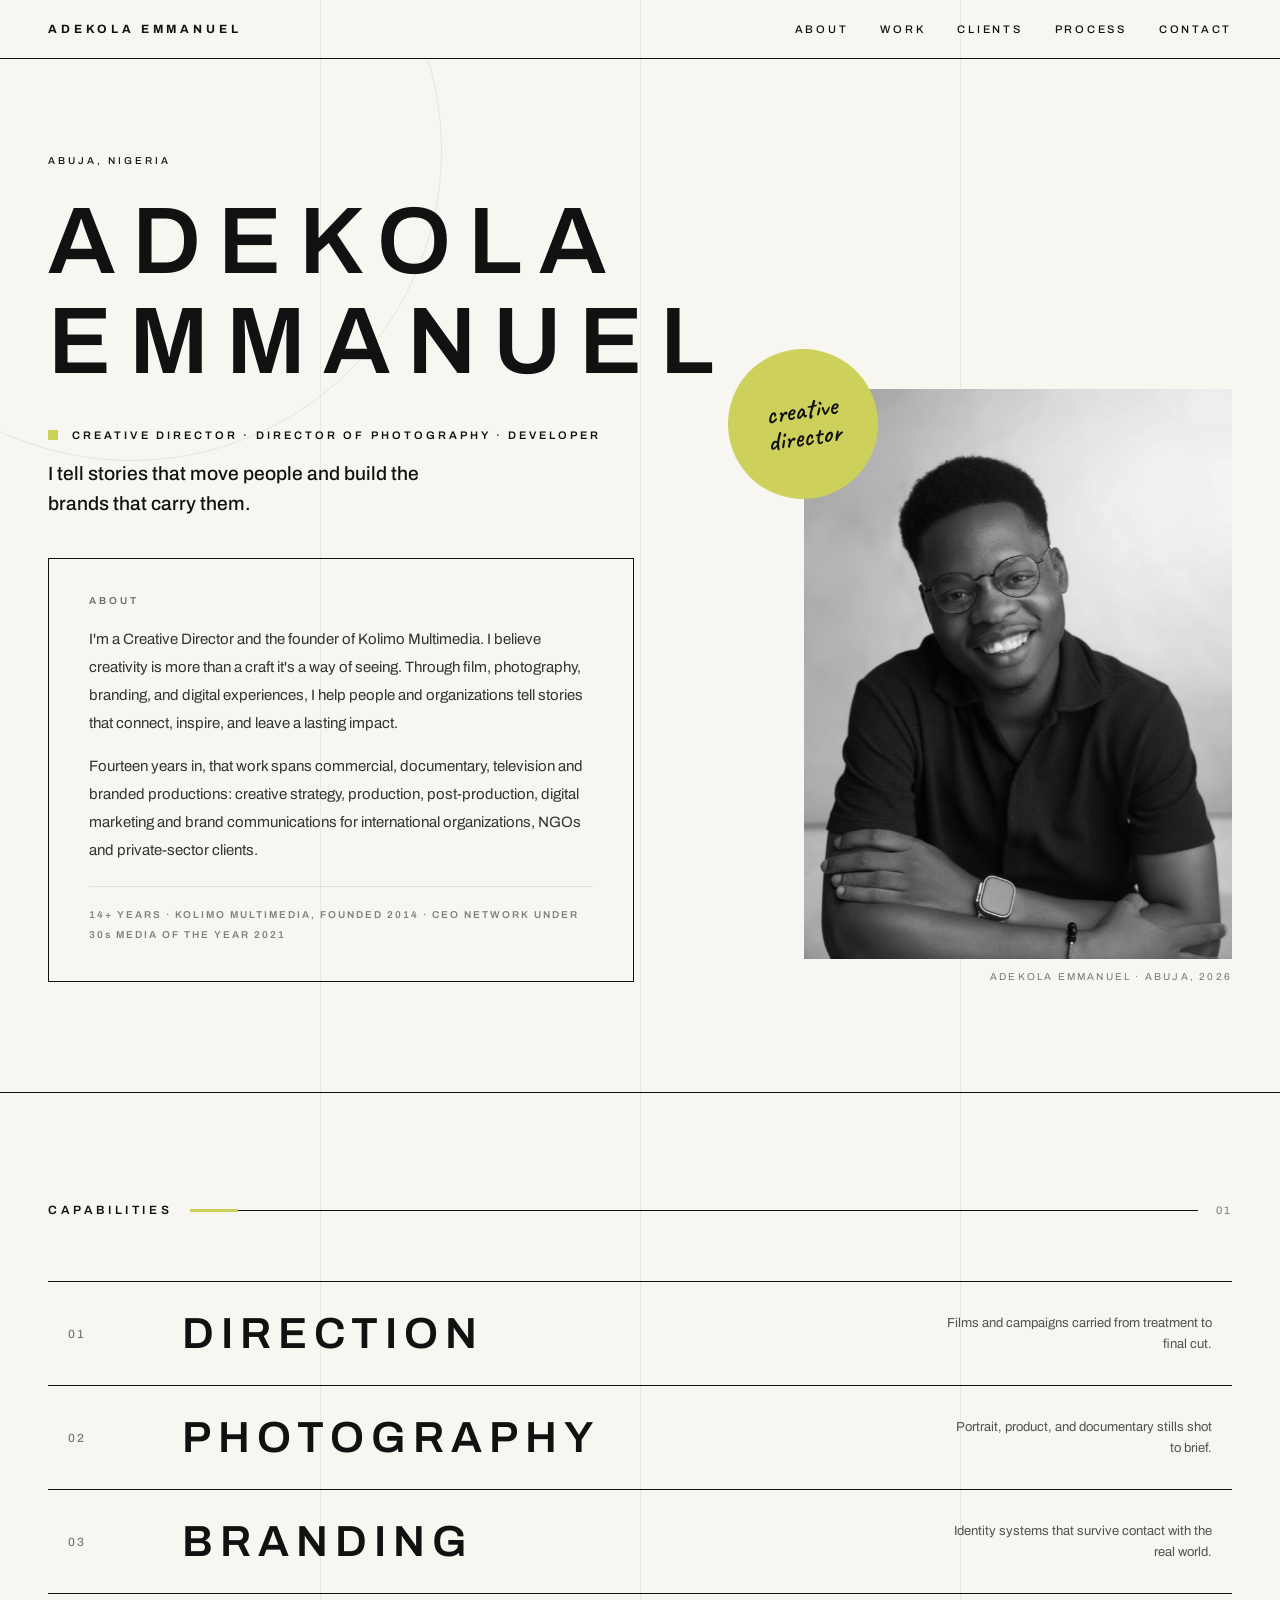
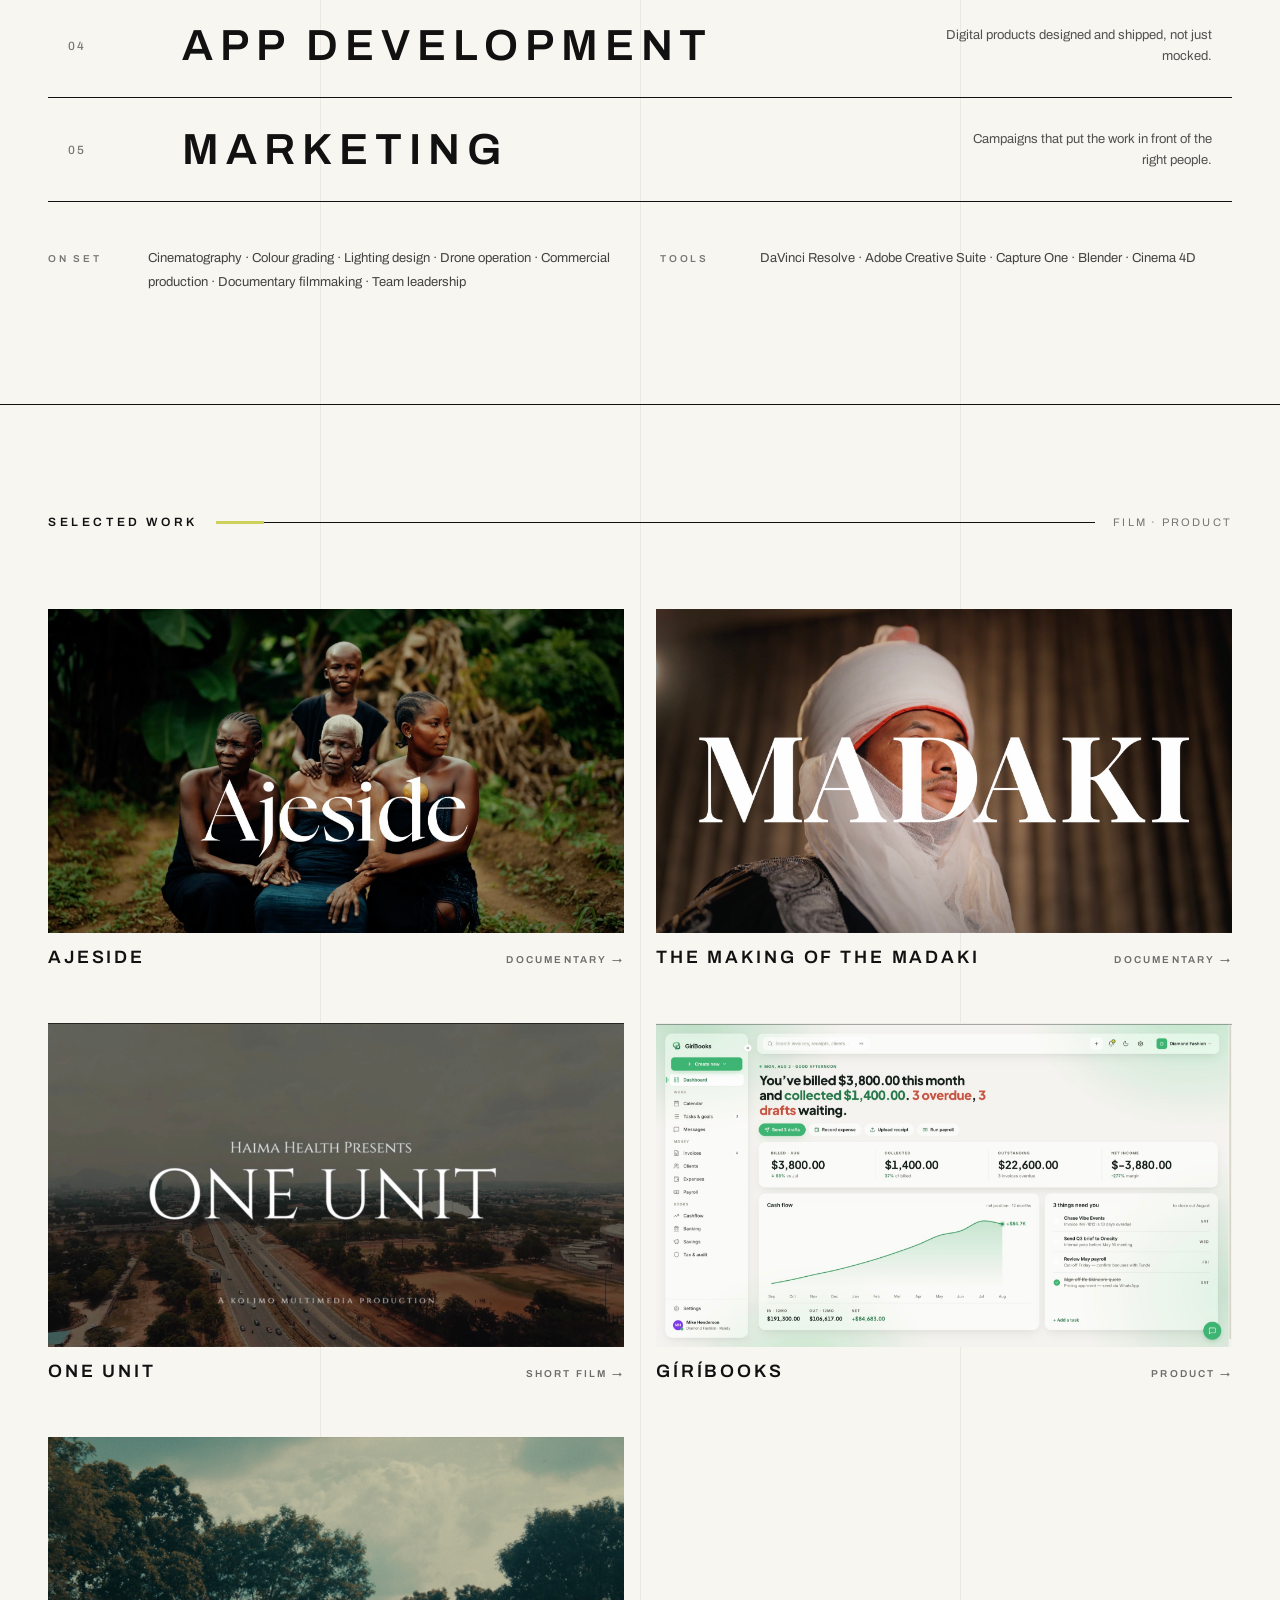
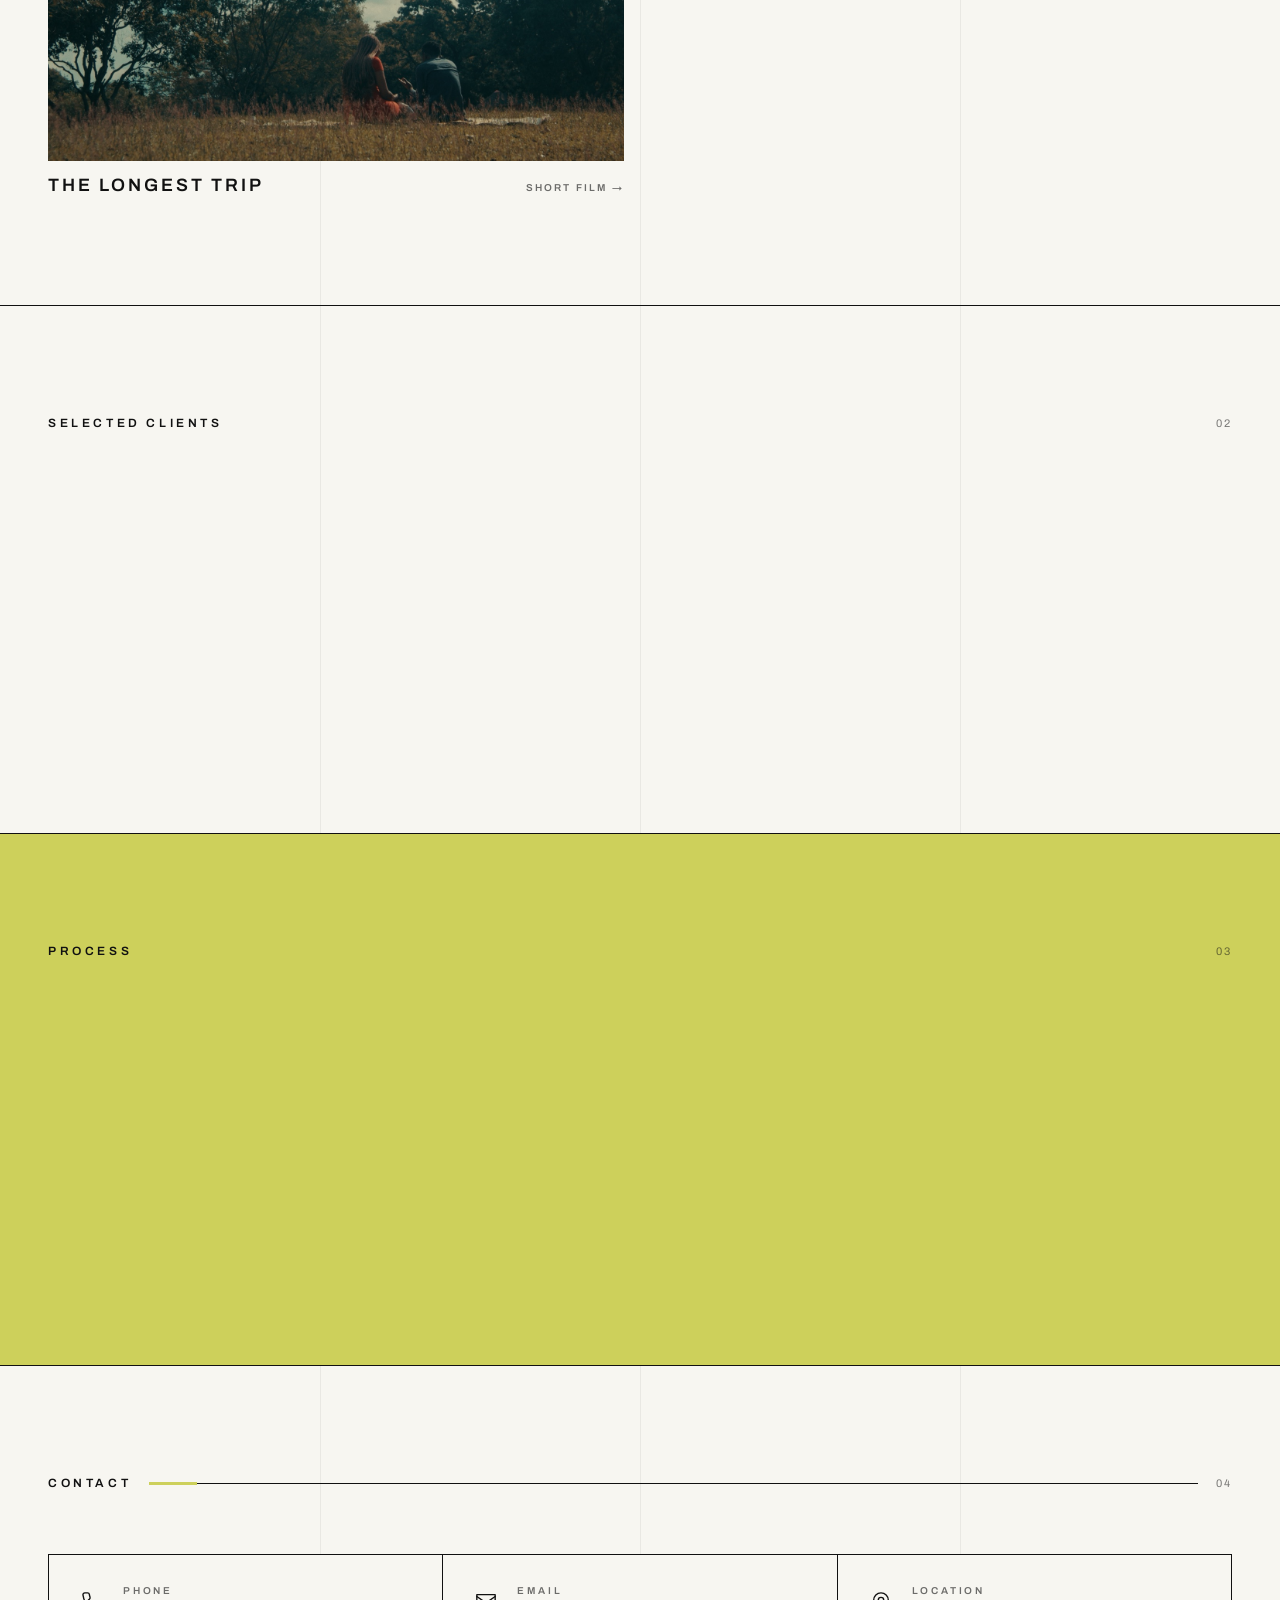
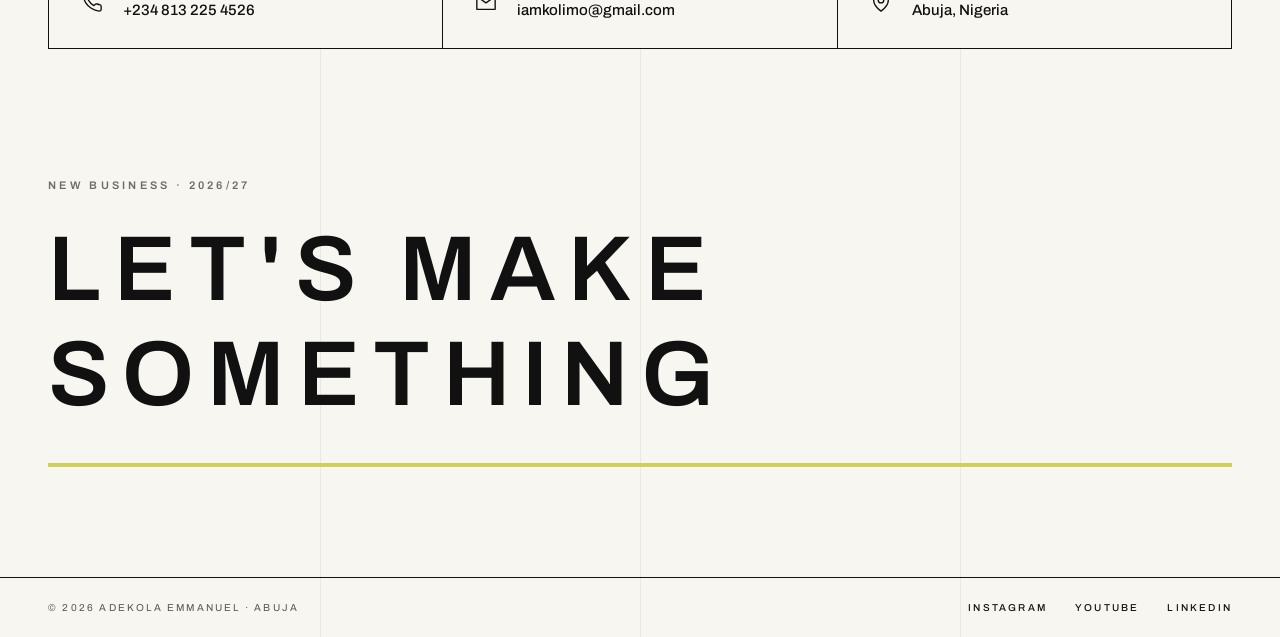
==== commit 37f4f88c: "Refocus roles on creative director, DoP and developer Drops Colorist entirely. The hero line now rea" ====
--- a/index.html
+++ b/index.html
@@ -3,18 +3,18 @@
 <head>
   <meta charset="utf-8">
   <meta name="viewport" content="width=device-width, initial-scale=1">
-  <title>Adekola Emmanuel · Creative Director &amp; Cinematographer in Abuja, Nigeria</title>
-  <meta name="description" content="Adekola Emmanuel is a creative director, cinematographer, director, photographer and digital marketer in Abuja, Nigeria. Founder of Kolimo Multimedia: film, photography, branding, app development and marketing.">
+  <title>Adekola Emmanuel · Creative Director &amp; Director of Photography, Abuja</title>
+  <meta name="description" content="Adekola Emmanuel is a creative director, director of photography and developer in Abuja, Nigeria. Founder of Kolimo Multimedia: film, cinematography, photography, branding, app development and digital marketing.">
   <link rel="canonical" href="https://www.adekolaemmanuel.com/">
   <meta property="og:site_name" content="Adekola Emmanuel">
   <meta property="og:locale" content="en_US">
-  <meta property="og:title" content="Adekola Emmanuel · Creative Director &amp; Cinematographer, Abuja">
+  <meta property="og:title" content="Adekola Emmanuel · Creative Director, DoP &amp; Developer, Abuja">
   <meta property="og:description" content="I tell stories that move people and build the brands that carry them.">
   <meta property="og:type" content="website">
   <meta property="og:url" content="https://www.adekolaemmanuel.com/">
   <meta property="og:image" content="https://www.adekolaemmanuel.com/images/portrait.jpg">
   <meta name="twitter:card" content="summary_large_image">
-  <meta name="twitter:title" content="Adekola Emmanuel · Creative Director &amp; Cinematographer, Abuja">
+  <meta name="twitter:title" content="Adekola Emmanuel · Creative Director, DoP &amp; Developer, Abuja">
   <meta name="twitter:description" content="I tell stories that move people and build the brands that carry them.">
   <meta name="twitter:image" content="https://www.adekolaemmanuel.com/images/portrait.jpg">
   <link rel="icon" href="data:image/svg+xml,%3Csvg xmlns='http://www.w3.org/2000/svg' viewBox='0 0 100 100'%3E%3Crect width='100' height='100' fill='%23CDD05B'/%3E%3Ctext x='50' y='68' font-size='52' font-family='Helvetica,Arial,sans-serif' font-weight='700' text-anchor='middle' fill='%23111'%3EAE%3C/text%3E%3C/svg%3E">
@@ -36,13 +36,14 @@
    "jobTitle": [
     "Creative Director",
     "Director of Photography",
+    "Developer",
     "Cinematographer",
     "Director",
     "Photographer",
-    "Colorist",
+    "Software Developer",
     "Digital Marketer"
    ],
-   "description": "Creative director, cinematographer, director, photographer and digital marketer based in Abuja, Nigeria. Founder of Kolimo Multimedia.",
+   "description": "Creative director, director of photography and developer based in Abuja, Nigeria. Founder of Kolimo Multimedia.",
    "email": "mailto:iamkolimo@gmail.com",
    "telephone": "+2348132254526",
    "address": {
@@ -68,7 +69,9 @@
     "Documentary filmmaking",
     "Commercial production",
     "Color grading",
-    "Branding"
+    "Branding",
+    "Web development",
+    "Product design"
    ],
    "award": "CEO Network Under 30s: Media of the Year 2021 (Kolimo Multimedia)"
   },
@@ -143,7 +146,7 @@
             </h1>
             <div class="hero-role" data-reveal="fade" data-delay="140">
               <span class="role-dot" aria-hidden="true"></span>
-              <p>CREATIVE DIRECTOR · DIRECTOR OF PHOTOGRAPHY · CINEMATOGRAPHER · COLORIST</p>
+              <p>CREATIVE DIRECTOR · DIRECTOR OF PHOTOGRAPHY · DEVELOPER</p>
             </div>
             <p class="hero-tagline" data-reveal="fade" data-delay="200">I tell stories that move people and build the brands that carry them.</p>
           </div>
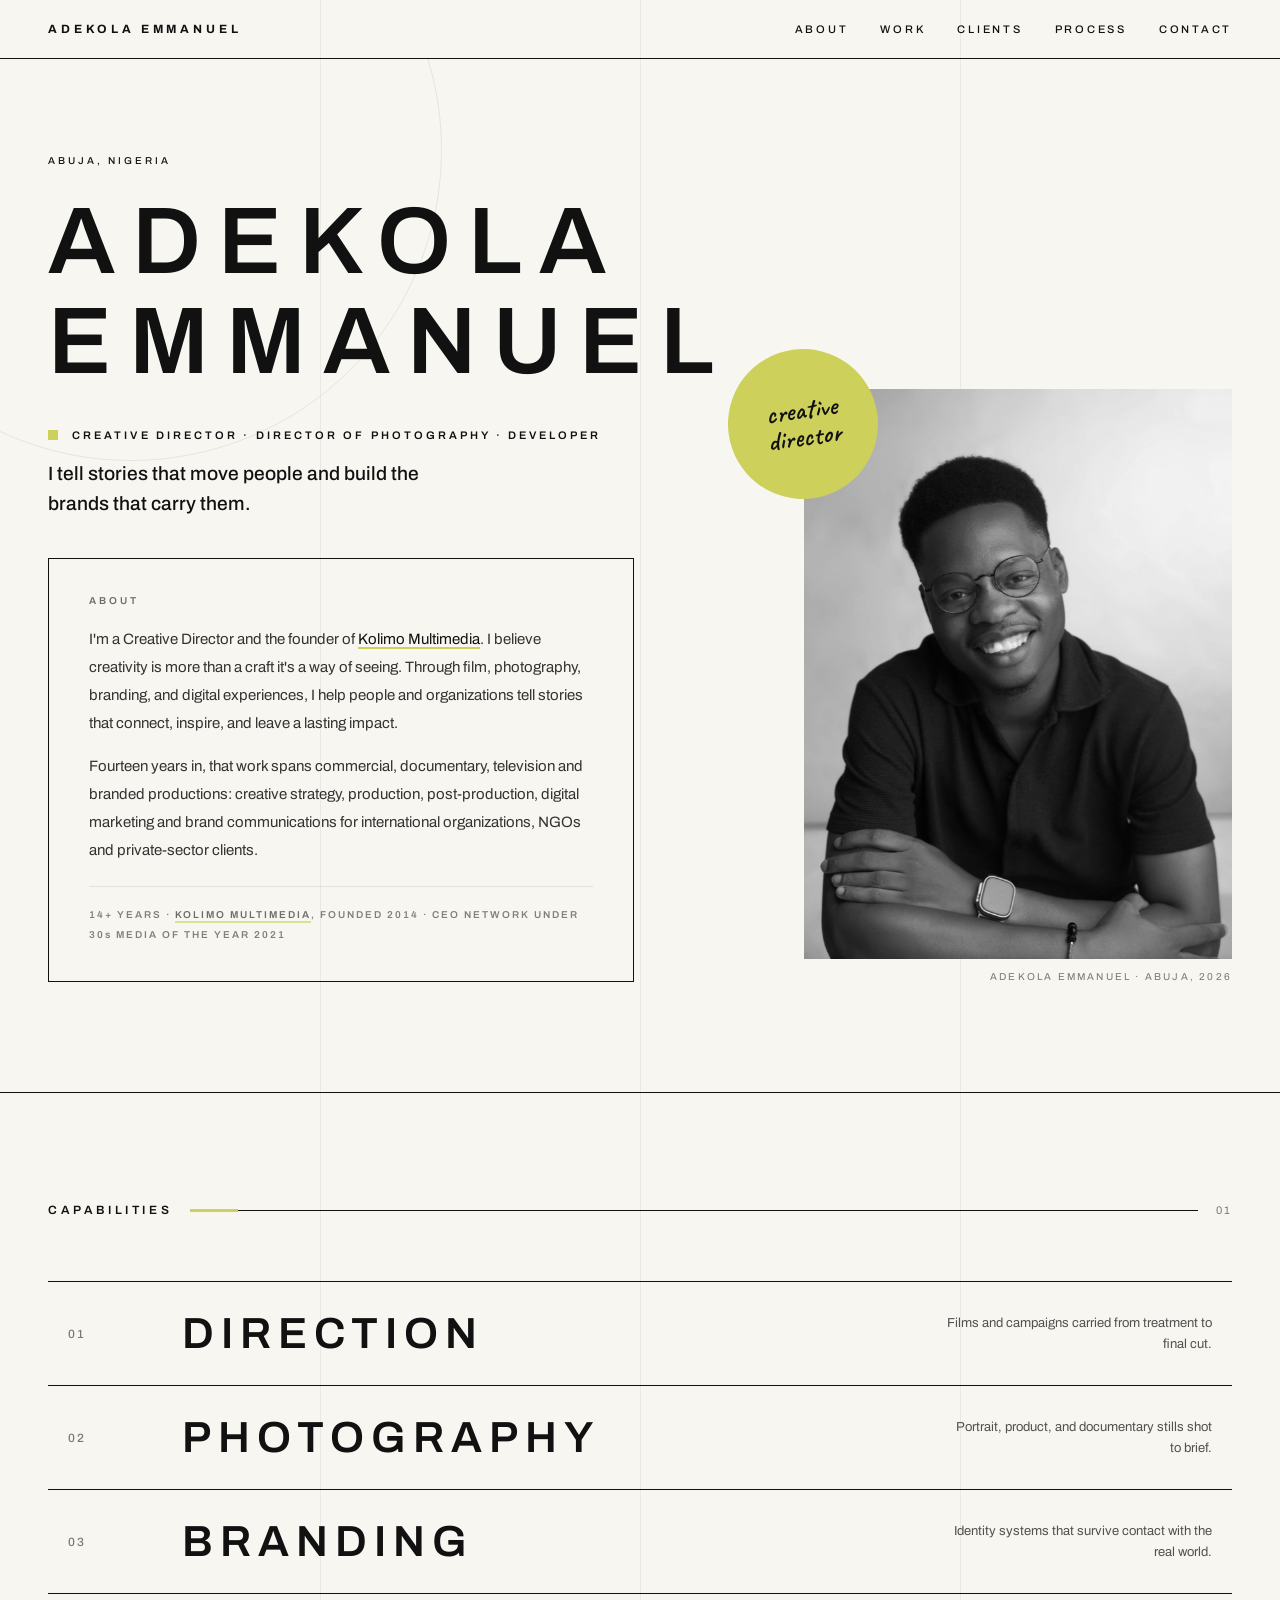
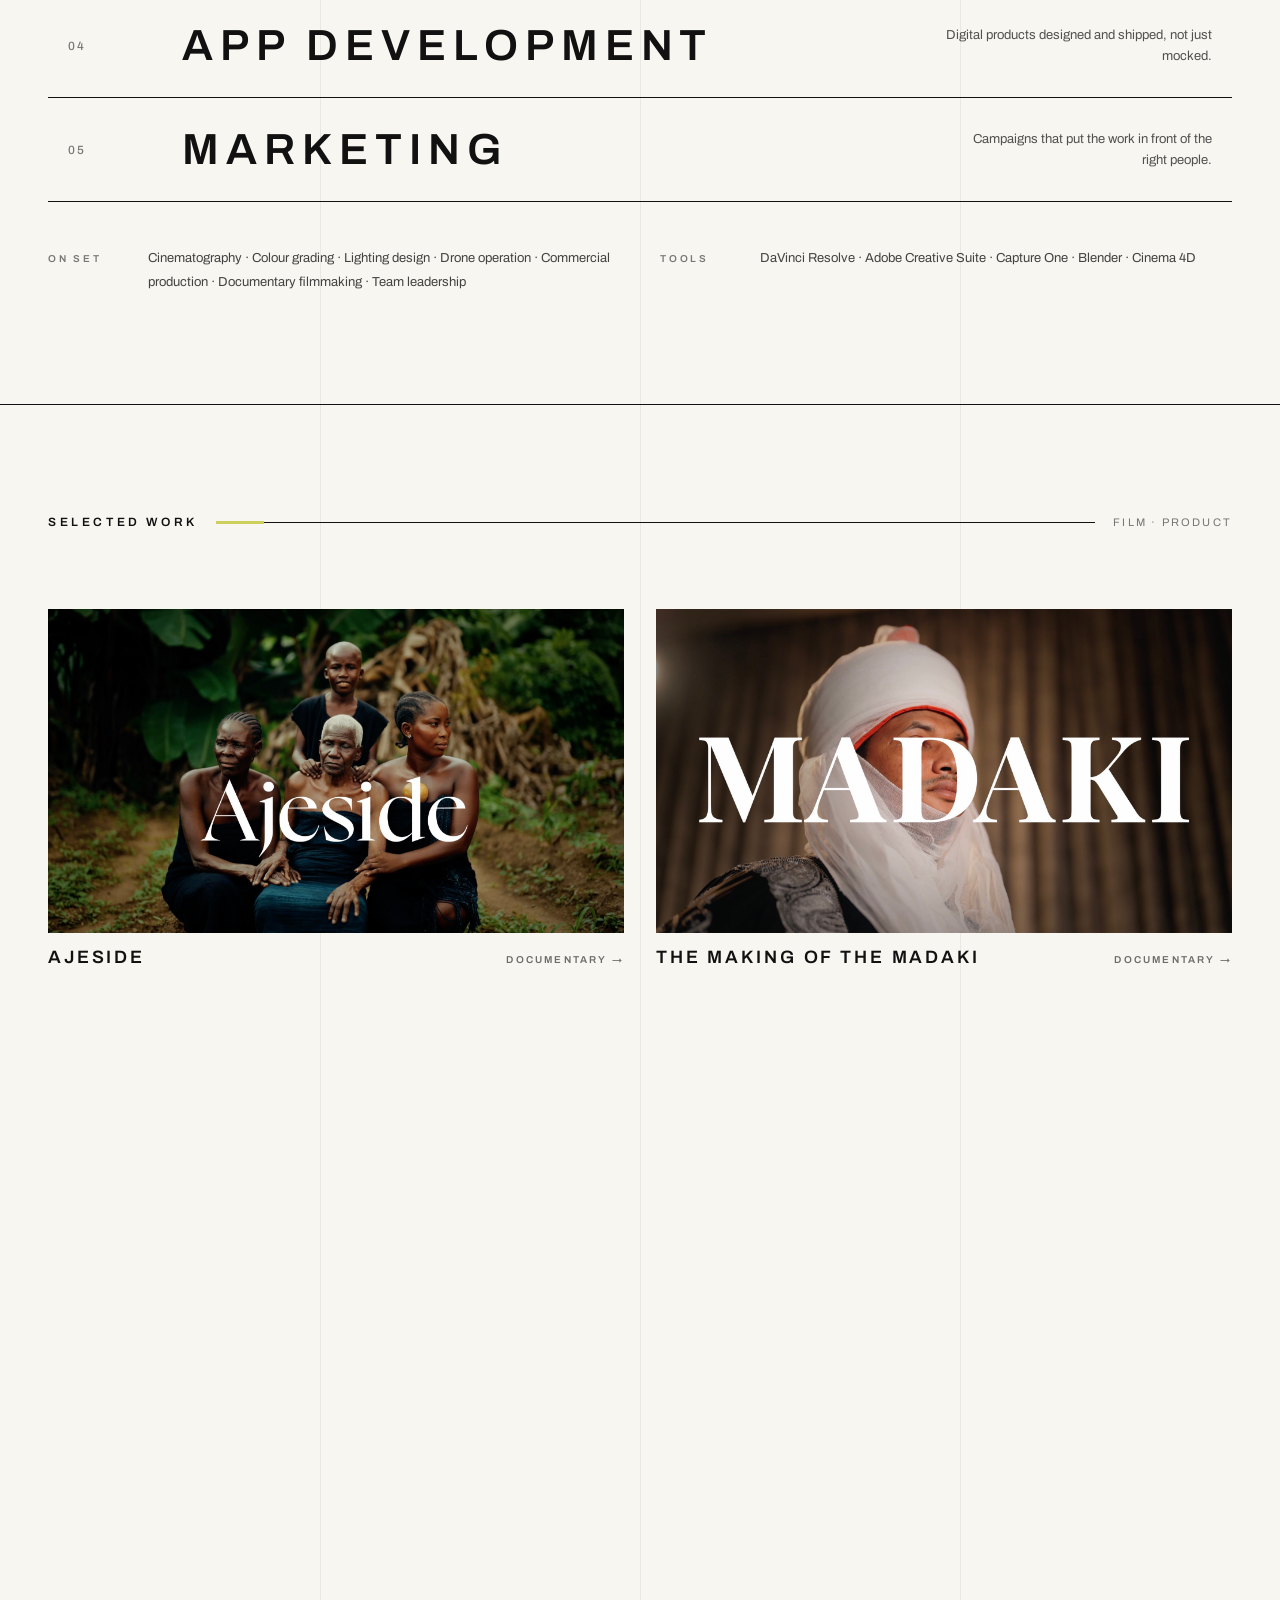
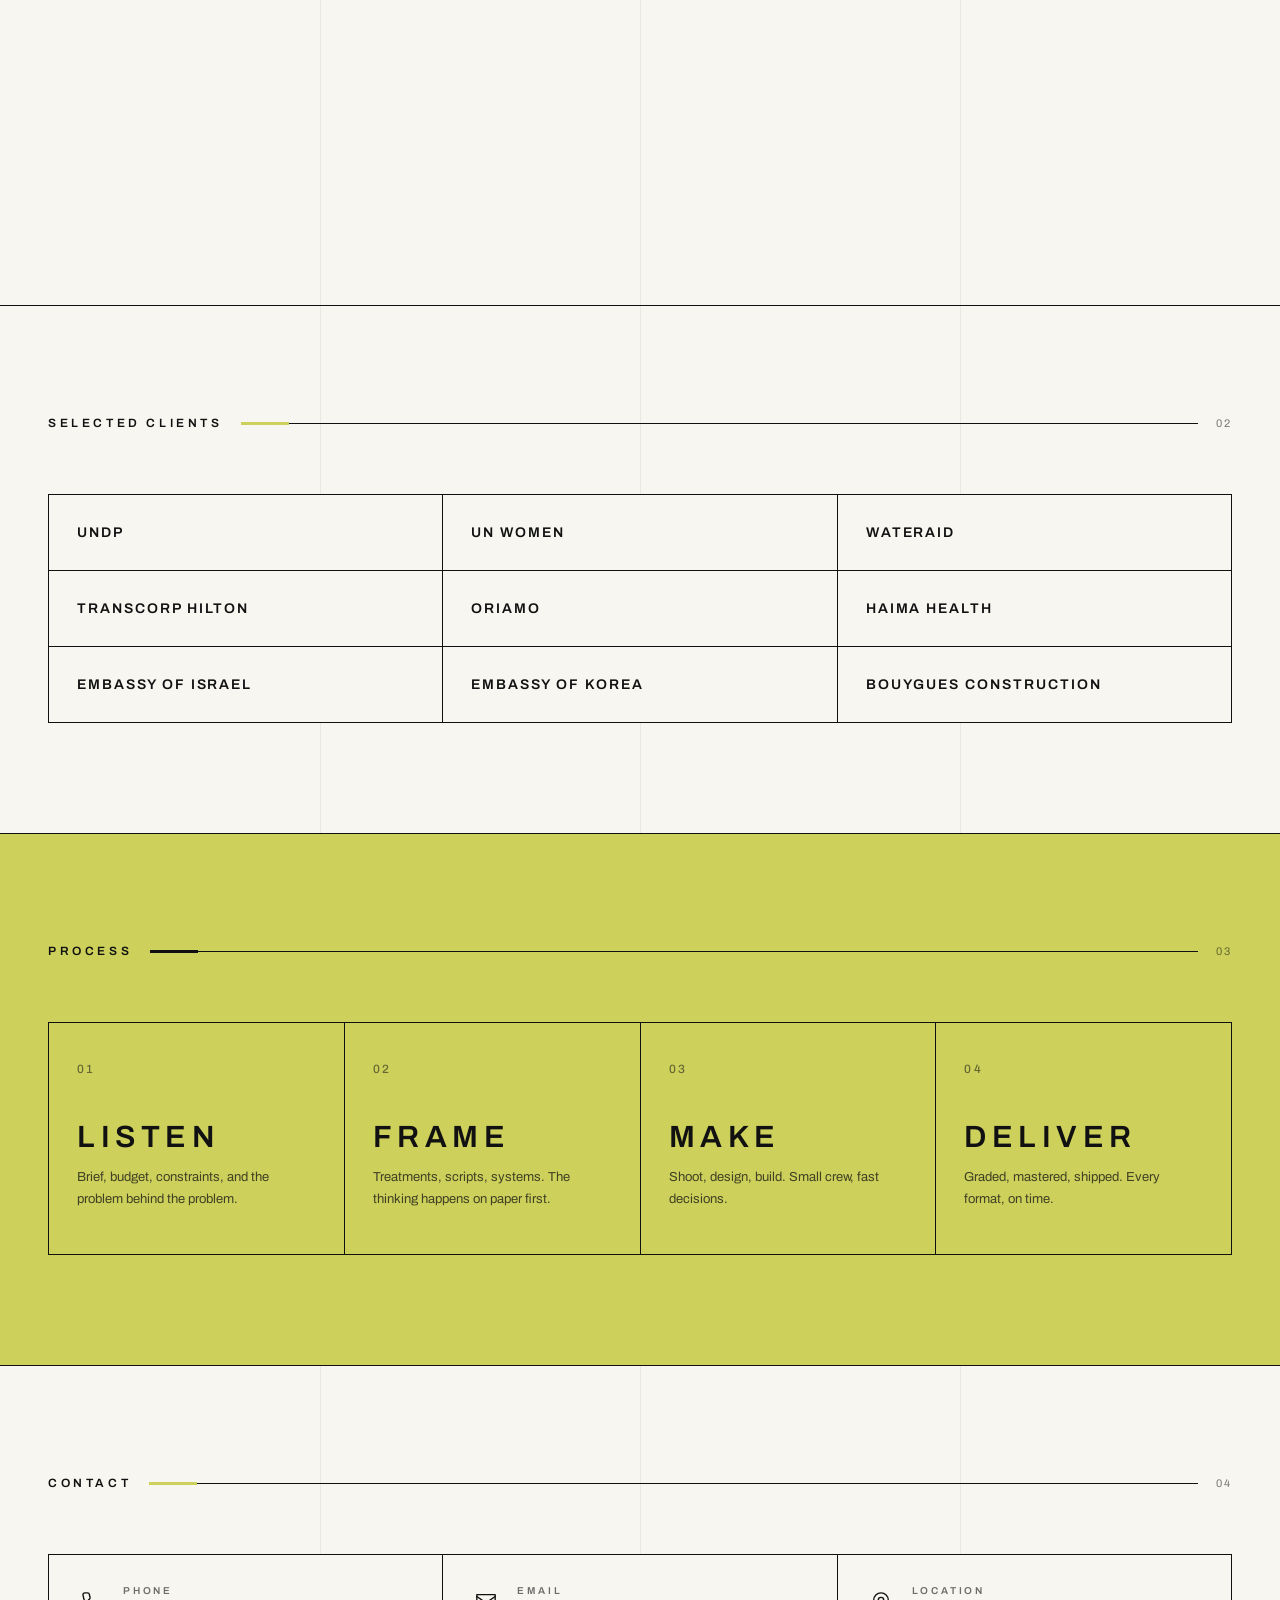
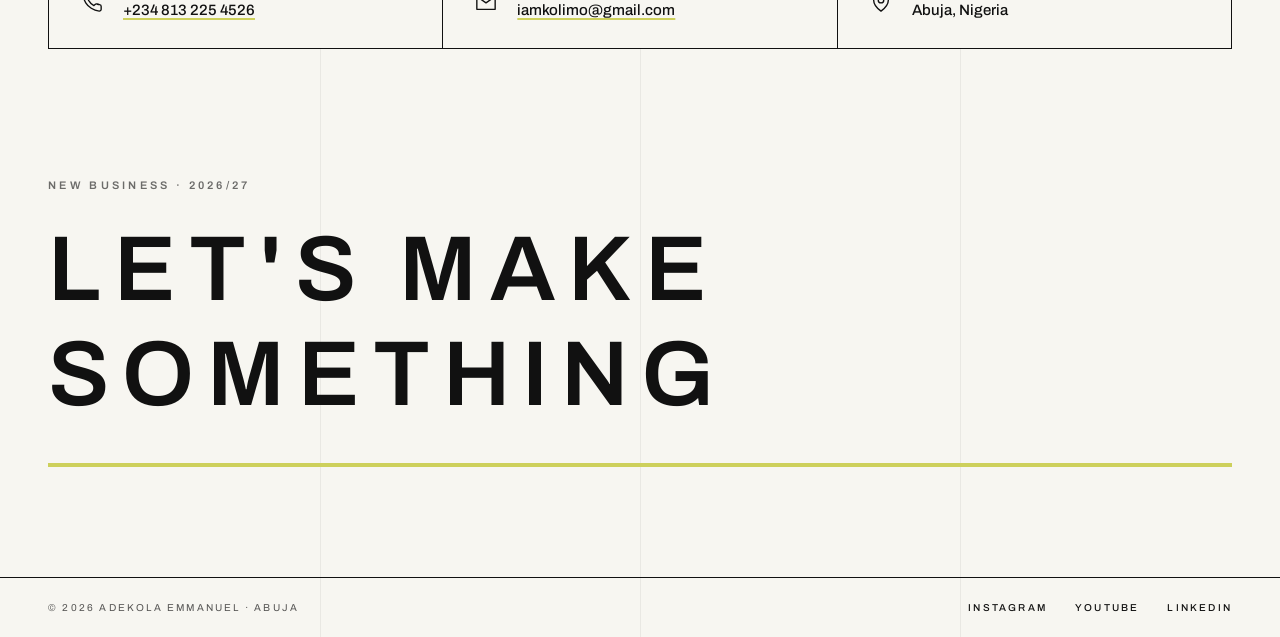
==== commit f3694677: "Link every Kolimo Multimedia mention to kolimomedia.com Four visible mentions now link out: the abou" ====
--- a/index.html
+++ b/index.html
@@ -79,7 +79,7 @@
    "@type": "Organization",
    "@id": "https://www.adekolaemmanuel.com/#kolimo",
    "name": "Kolimo Multimedia",
-   "url": "https://www.adekolaemmanuel.com/",
+   "url": "https://kolimomedia.com",
    "founder": {
     "@id": "https://www.adekolaemmanuel.com/#adekola"
    },
@@ -90,7 +90,10 @@
     "addressCountry": "NG"
    },
    "description": "Full-service creative agency in Abuja, Nigeria: film and video production, photography, branding, digital marketing and app development.",
-   "award": "CEO Network Under 30s: Media of the Year 2021"
+   "award": "CEO Network Under 30s: Media of the Year 2021",
+   "sameAs": [
+    "https://kolimomedia.com"
+   ]
   },
   {
    "@type": "WebSite",
@@ -163,9 +166,9 @@
           </div>
           <div class="about-box" data-reveal="fade" data-delay="260">
             <h2>ABOUT</h2>
-            <p>I'm a Creative Director and the founder of Kolimo Multimedia. I believe creativity is more than a craft it's a way of seeing. Through film, photography, branding, and digital experiences, I help people and organizations tell stories that connect, inspire, and leave a lasting impact.</p>
+            <p>I'm a Creative Director and the founder of <a href="https://kolimomedia.com" target="_blank" rel="noopener">Kolimo Multimedia</a>. I believe creativity is more than a craft it's a way of seeing. Through film, photography, branding, and digital experiences, I help people and organizations tell stories that connect, inspire, and leave a lasting impact.</p>
             <p>Fourteen years in, that work spans commercial, documentary, television and branded productions: creative strategy, production, post-production, digital marketing and brand communications for international organizations, NGOs and private-sector clients.</p>
-            <p class="about-meta">14+ YEARS · KOLIMO MULTIMEDIA, FOUNDED 2014 · CEO NETWORK UNDER 30s MEDIA OF THE YEAR 2021</p>
+            <p class="about-meta">14+ YEARS · <a href="https://kolimomedia.com" target="_blank" rel="noopener">KOLIMO MULTIMEDIA</a>, FOUNDED 2014 · CEO NETWORK UNDER 30s MEDIA OF THE YEAR 2021</p>
           </div>
         </div>
       </div>
--- a/styles.css
+++ b/styles.css
@@ -95,6 +95,21 @@
 .about-box h2 { margin: 0 0 20px; font-size: 10px; letter-spacing: 0.3em; font-weight: 600; opacity: 0.6; }
 .about-box p { margin: 0 0 16px; font-size: 15px; line-height: 1.85; color: rgba(17,17,17,0.85); }
 .about-box p:last-child { margin-bottom: 0; }
+/* Links sitting inside prose or a fact row need to read as links, since the
+   site's default anchor style carries no underline. */
+.about-box a,
+.case-facts dd a,
+.contact-value a {
+  text-decoration: underline;
+  text-decoration-color: #CDD05B;
+  text-decoration-thickness: 2px;
+  text-underline-offset: 3px;
+  transition: background 120ms ease-out;
+}
+.about-box a:hover,
+.case-facts dd a:hover,
+.contact-value a:hover { background: #CDD05B; color: #111111; }
+
 .about-meta {
   margin-top: 22px !important;
   padding-top: 18px;
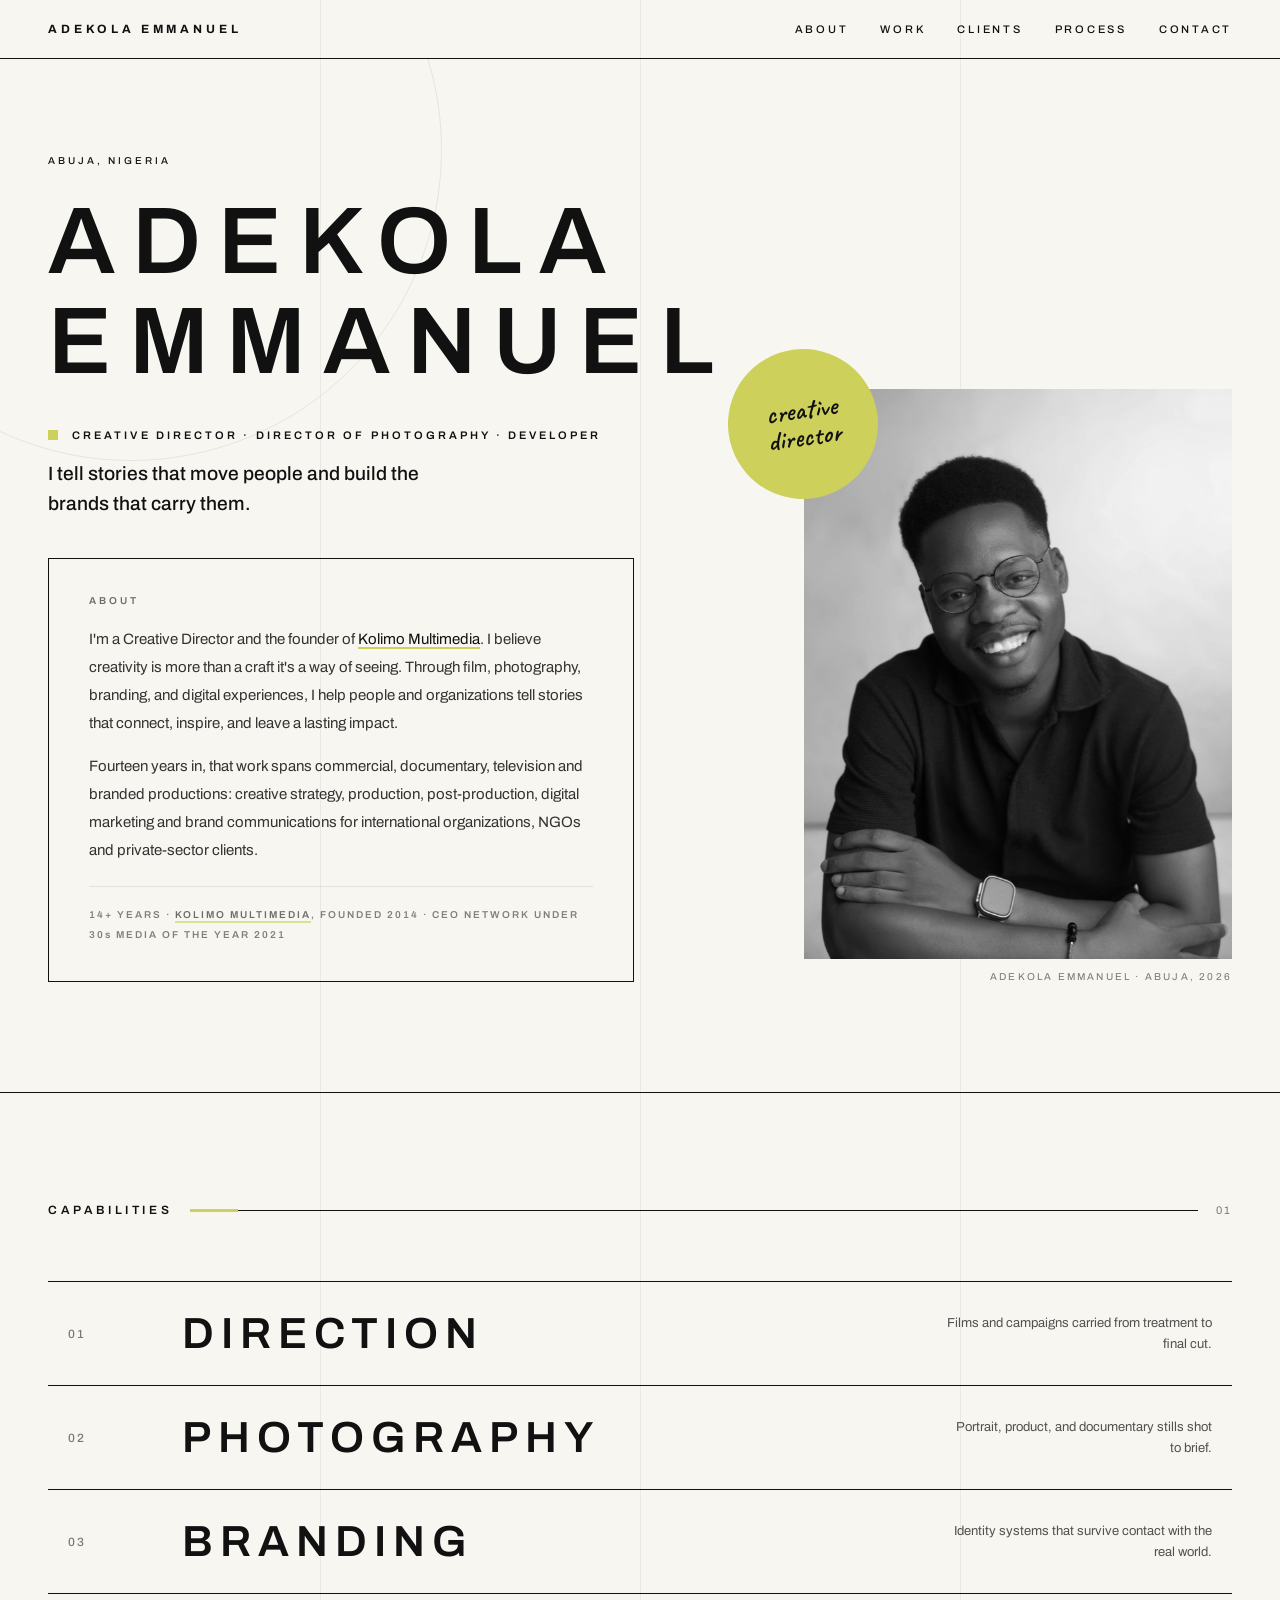
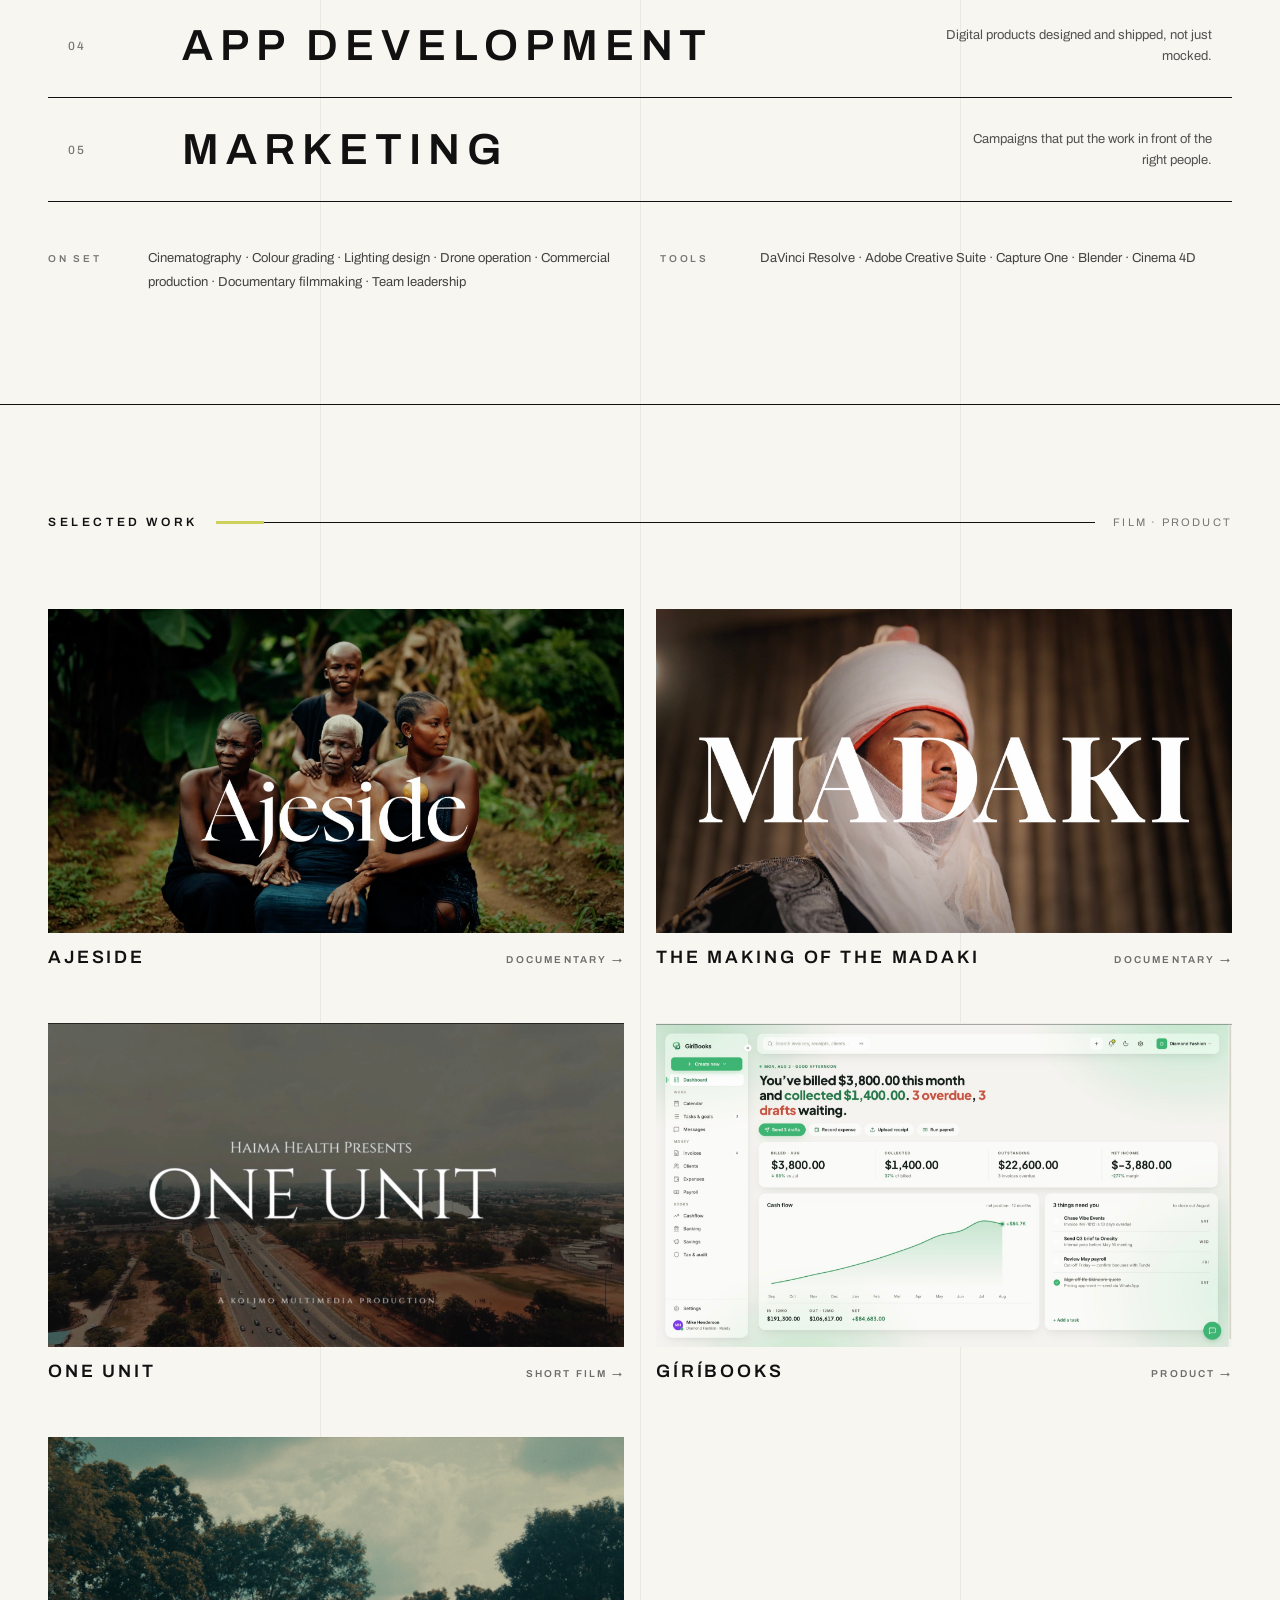
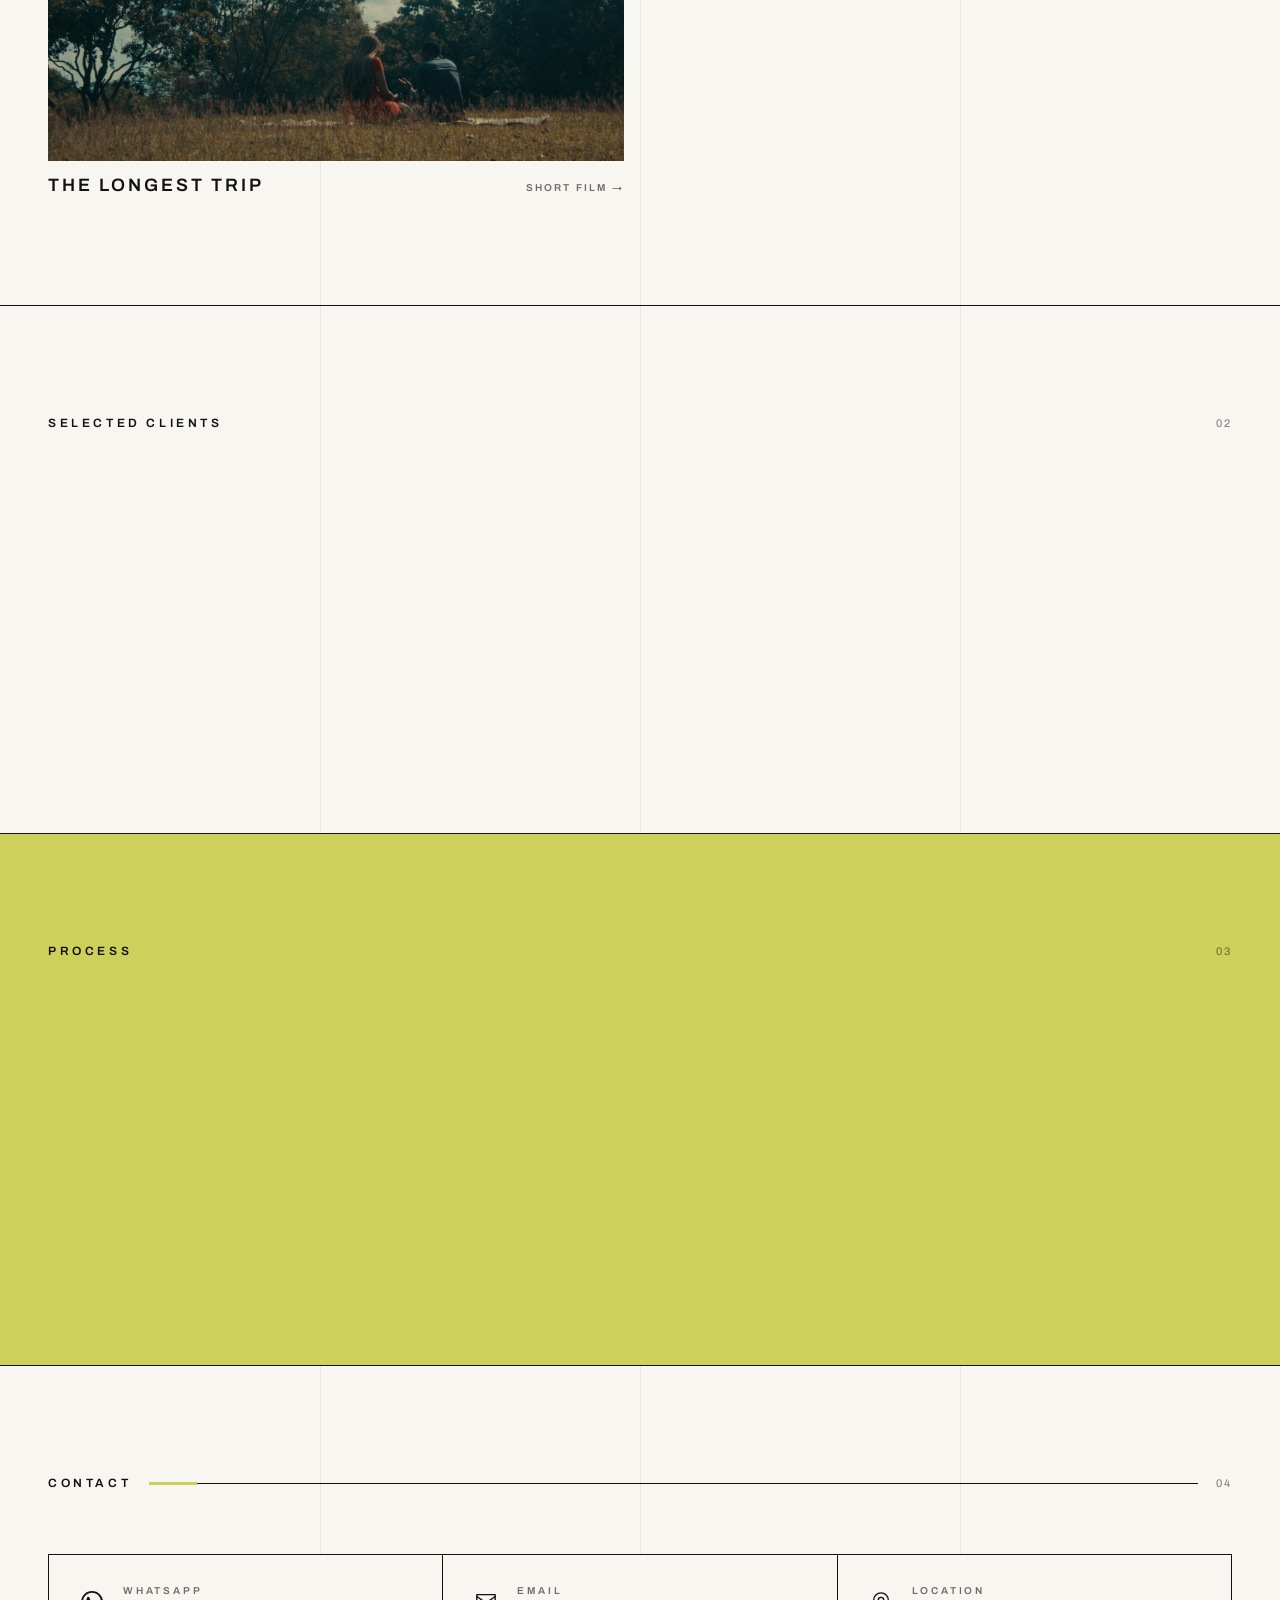
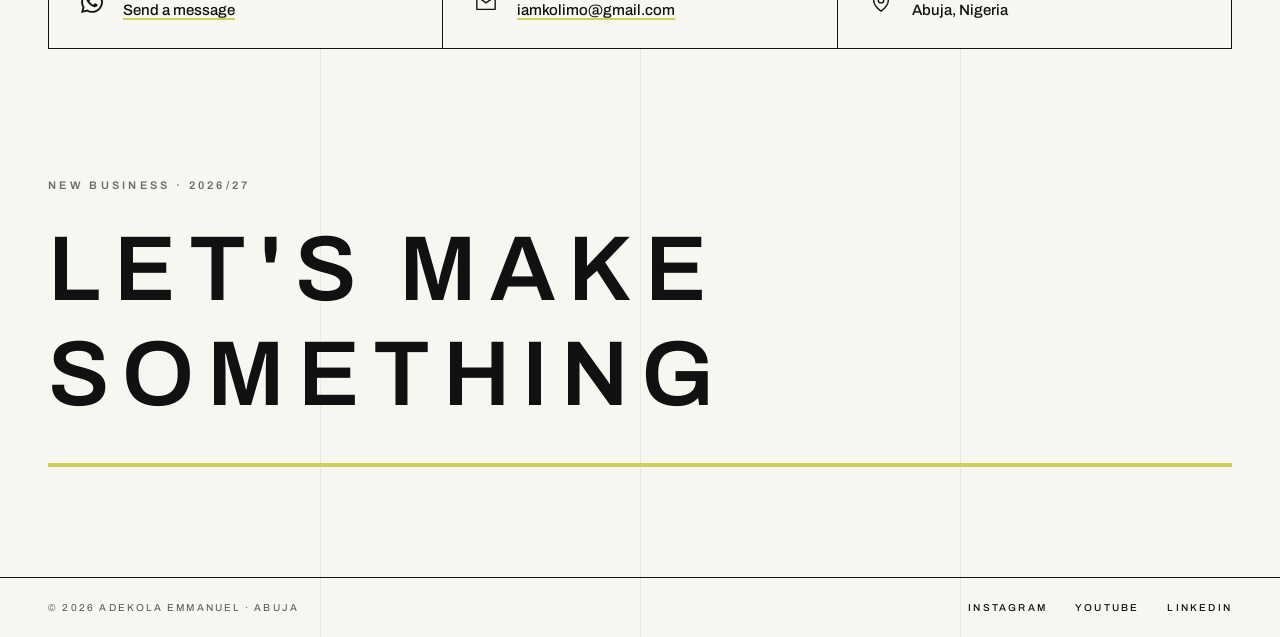
==== commit 902b97f4: "Replace the phone number with WhatsApp The contact card now carries the WhatsApp glyph, a WHATSAPP l" ====
--- a/index.html
+++ b/index.html
@@ -45,7 +45,6 @@
    ],
    "description": "Creative director, director of photography and developer based in Abuja, Nigeria. Founder of Kolimo Multimedia.",
    "email": "mailto:iamkolimo@gmail.com",
-   "telephone": "+2348132254526",
    "address": {
     "@type": "PostalAddress",
     "addressLocality": "Abuja",
@@ -55,7 +54,8 @@
    "sameAs": [
     "https://www.instagram.com/iamkolimo",
     "https://www.youtube.com/@AdekolaFashola",
-    "https://ng.linkedin.com/in/adekolaemmanuel"
+    "https://ng.linkedin.com/in/adekolaemmanuel",
+    "https://wa.me/message/MVBLBZS4KHDHF1"
    ],
    "worksFor": {
     "@id": "https://www.adekolaemmanuel.com/#kolimo"
@@ -376,10 +376,10 @@
         </div>
         <div class="contact-grid" data-reveal="fade">
           <div class="contact-cell">
-            <svg aria-hidden="true" width="22" height="22" viewBox="0 0 24 24" fill="none" stroke="#111111" stroke-width="1.5" stroke-linecap="round" stroke-linejoin="round"><path d="M22 16.92v3a2 2 0 0 1-2.18 2 19.79 19.79 0 0 1-8.63-3.07 19.5 19.5 0 0 1-6-6 19.79 19.79 0 0 1-3.07-8.67A2 2 0 0 1 4.11 2h3a2 2 0 0 1 2 1.72c.13.96.36 1.9.7 2.81a2 2 0 0 1-.45 2.11L8.09 9.91a16 16 0 0 0 6 6l1.27-1.27a2 2 0 0 1 2.11-.45c.91.34 1.85.57 2.81.7A2 2 0 0 1 22 16.92z"></path></svg>
+            <svg aria-hidden="true" width="22" height="22" viewBox="0 0 24 24" fill="#111111"><path d="M17.472 14.382c-.297-.149-1.758-.867-2.03-.967-.273-.099-.471-.148-.67.15-.197.297-.767.966-.94 1.164-.173.199-.347.223-.644.075-.297-.15-1.255-.463-2.39-1.475-.883-.788-1.48-1.761-1.653-2.059-.173-.297-.018-.458.13-.606.134-.133.298-.347.446-.52.149-.174.198-.298.298-.497.099-.198.05-.371-.025-.52-.075-.149-.669-1.612-.916-2.207-.242-.579-.487-.5-.669-.51-.173-.008-.371-.01-.57-.01-.198 0-.52.074-.792.372-.272.297-1.04 1.016-1.04 2.479 0 1.462 1.065 2.875 1.213 3.074.149.198 2.096 3.2 5.077 4.487.709.306 1.262.489 1.694.625.712.227 1.36.195 1.871.118.571-.085 1.758-.719 2.006-1.413.248-.694.248-1.289.173-1.413-.074-.124-.272-.198-.57-.347m-5.421 7.403h-.004a9.87 9.87 0 0 1-5.031-1.378l-.361-.214-3.741.982.998-3.648-.235-.374a9.86 9.86 0 0 1-1.51-5.26c.001-5.45 4.436-9.884 9.888-9.884 2.64 0 5.122 1.03 6.988 2.898a9.825 9.825 0 0 1 2.893 6.994c-.003 5.45-4.437 9.884-9.885 9.884m8.413-18.297A11.815 11.815 0 0 0 12.05 0C5.495 0 .16 5.335.157 11.892c0 2.096.547 4.142 1.588 5.945L.057 24l6.305-1.654a11.882 11.882 0 0 0 5.683 1.448h.005c6.554 0 11.89-5.335 11.893-11.893a11.821 11.821 0 0 0-3.48-8.413z"></path></svg>
             <div>
-              <p class="contact-label">PHONE</p>
-              <p class="contact-value"><a href="tel:+2348132254526">+234 813 225 4526</a></p>
+              <p class="contact-label">WHATSAPP</p>
+              <p class="contact-value"><a href="https://wa.me/message/MVBLBZS4KHDHF1" target="_blank" rel="noopener">Send a message</a></p>
             </div>
           </div>
           <div class="contact-cell">
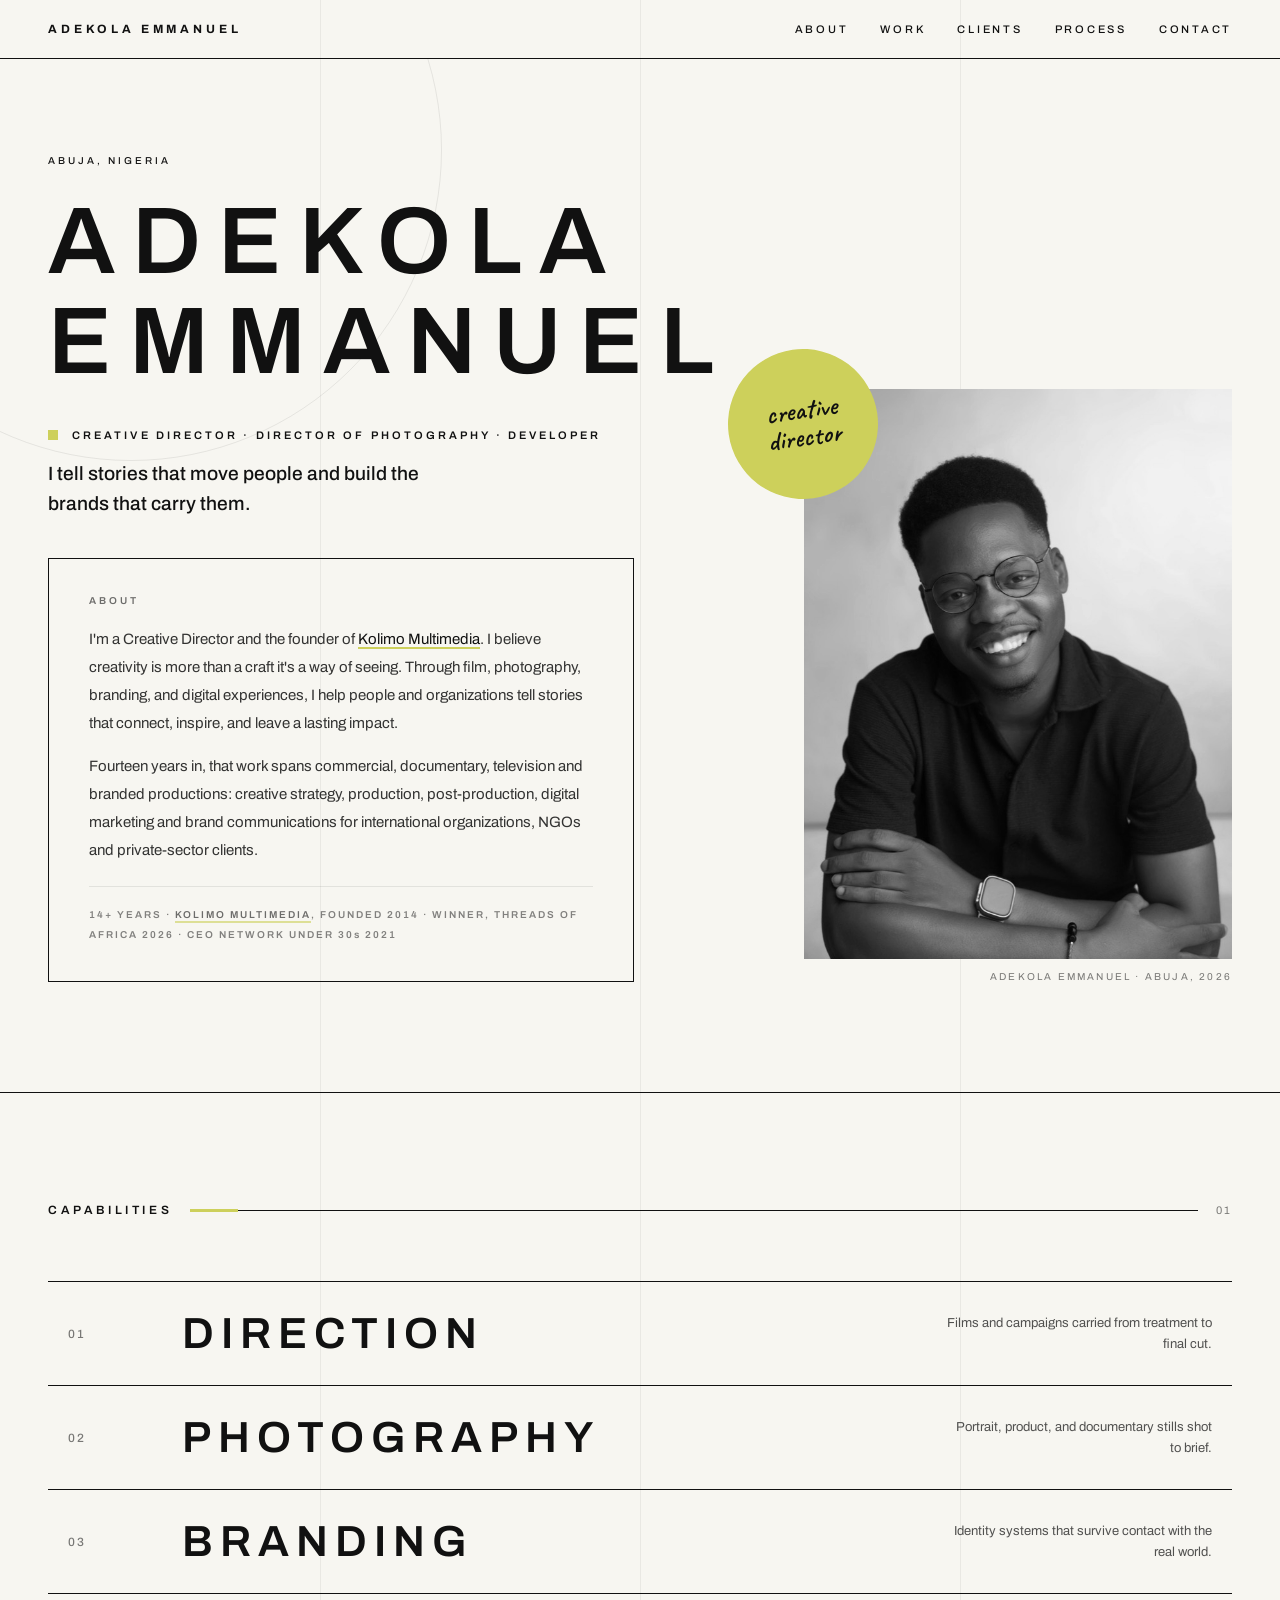
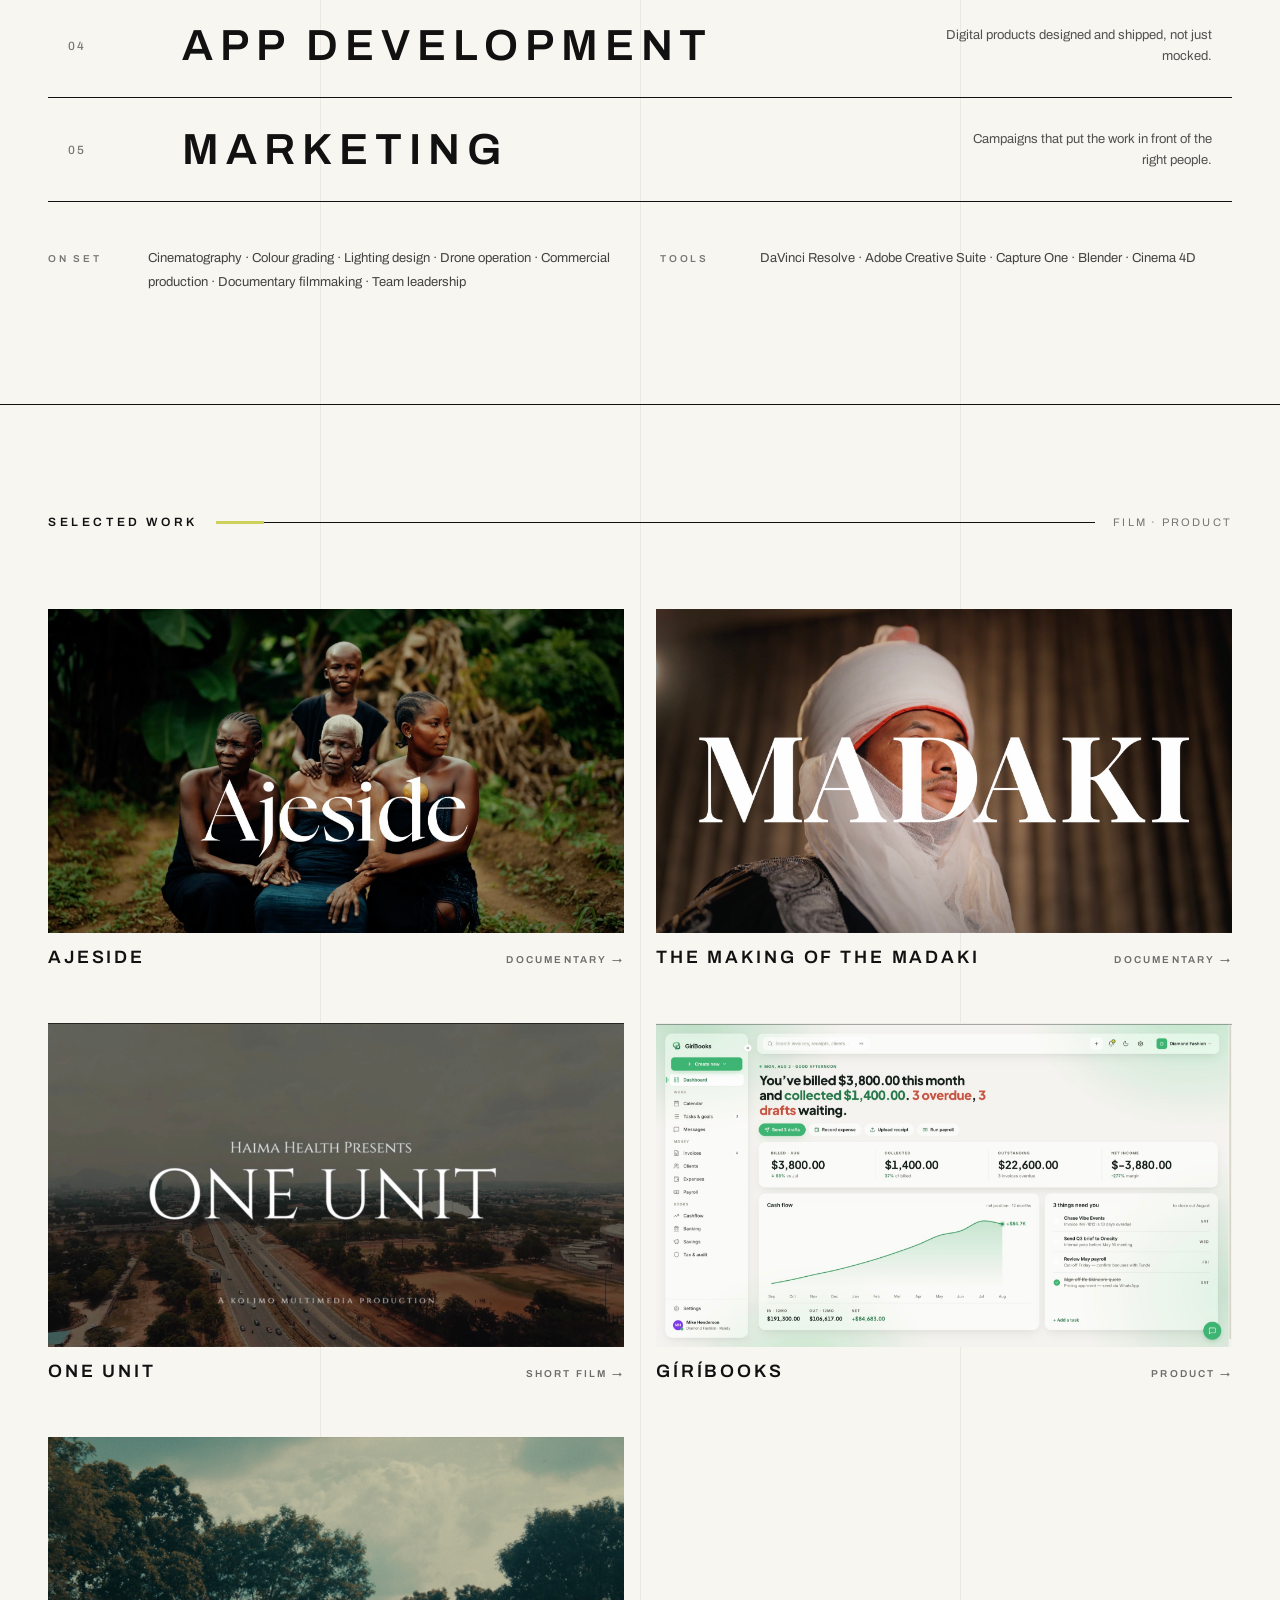
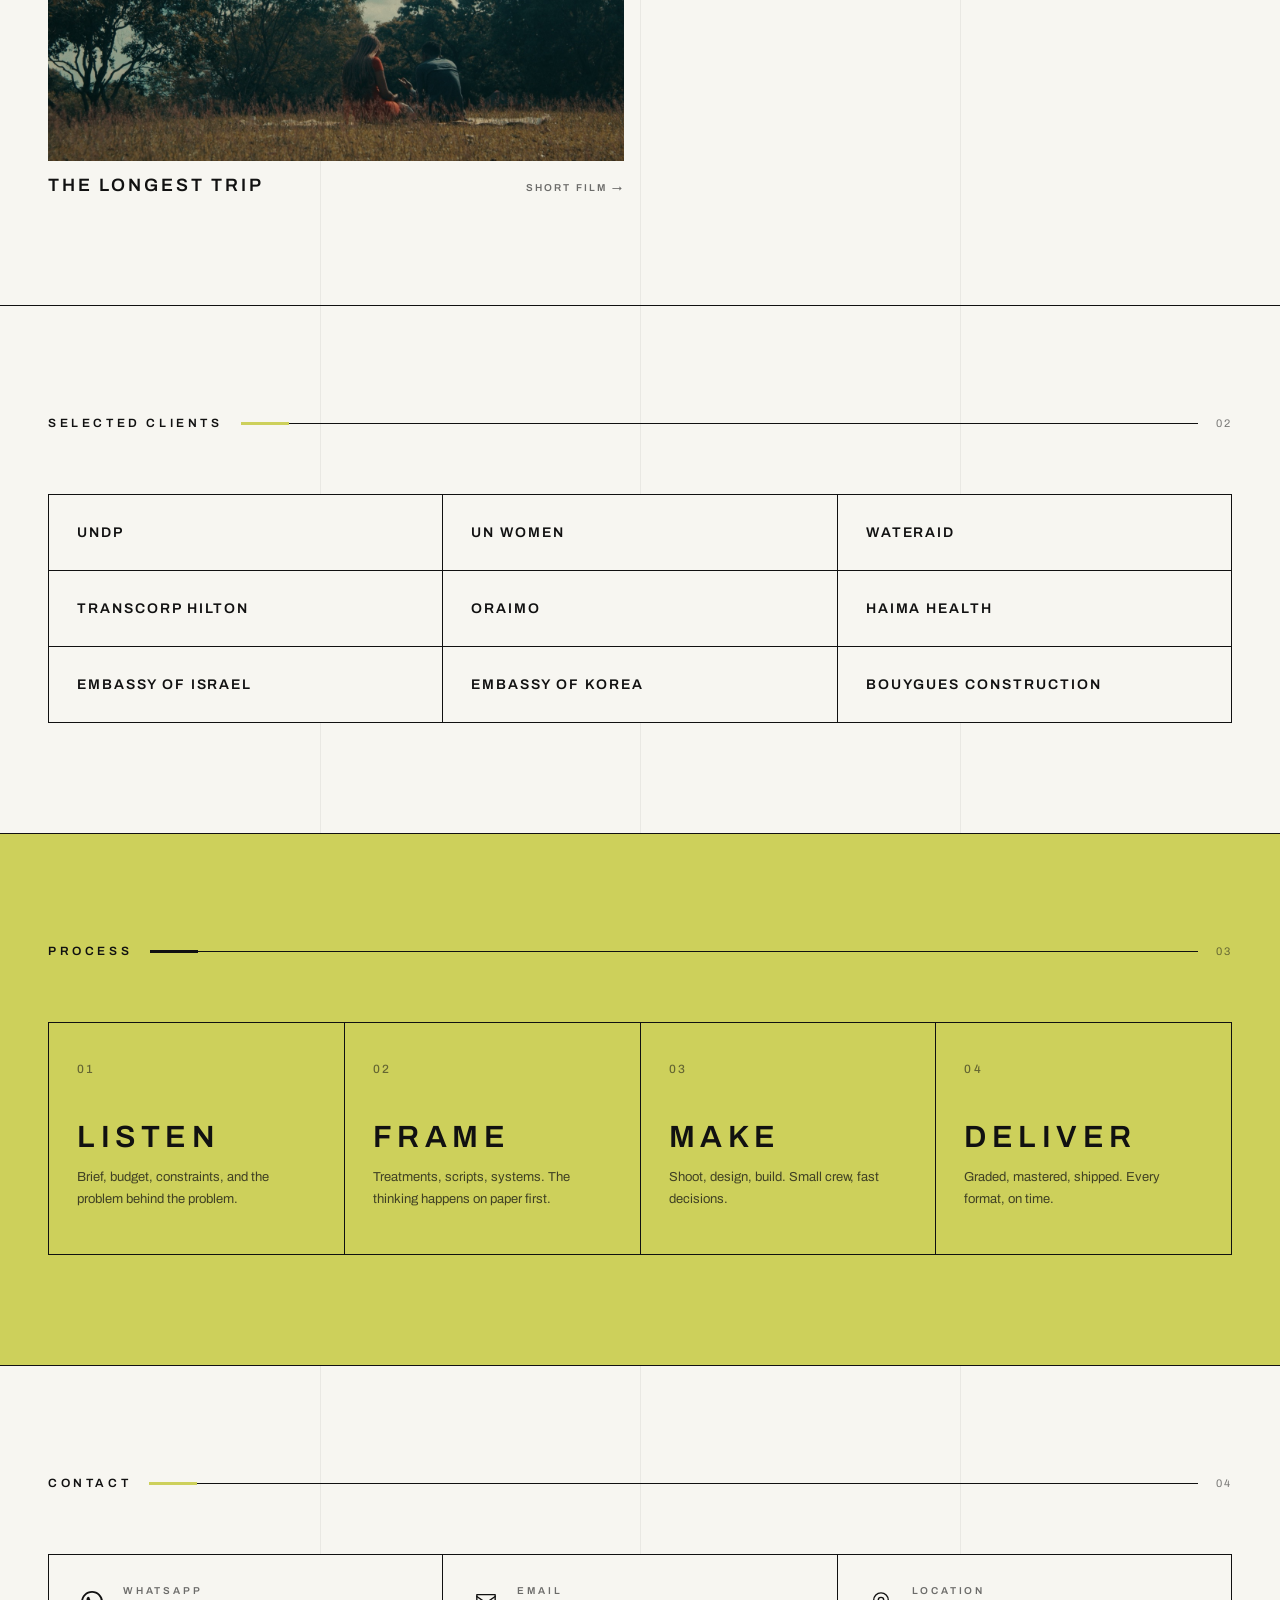
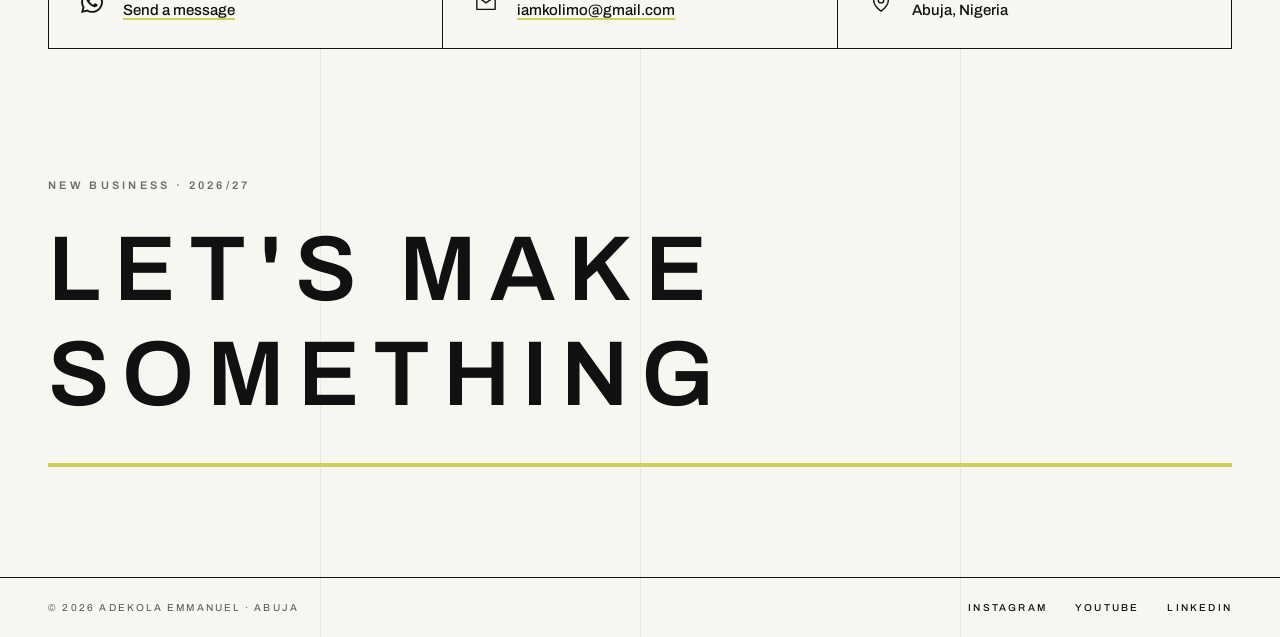
==== commit eb590f97: "Add the Threads of Africa 2026 win and the Ajeside film link Ajeside now carries the award in its ki" ====
--- a/index.html
+++ b/index.html
@@ -73,7 +73,21 @@
     "Web development",
     "Product design"
    ],
-   "award": "CEO Network Under 30s: Media of the Year 2021 (Kolimo Multimedia)"
+   "award": [
+    "CEO Network Under 30s: Media of the Year 2021 (Kolimo Multimedia)",
+    "Winner, Stories of Rebirth, Threads of Africa 2026"
+   ],
+   "telephone": "+2348132254526",
+   "areaServed": [
+    {
+     "@type": "City",
+     "name": "Abuja"
+    },
+    {
+     "@type": "Country",
+     "name": "Nigeria"
+    }
+   ]
   },
   {
    "@type": "Organization",
@@ -93,6 +107,17 @@
    "award": "CEO Network Under 30s: Media of the Year 2021",
    "sameAs": [
     "https://kolimomedia.com"
+   ],
+   "telephone": "+2348132254526",
+   "areaServed": [
+    {
+     "@type": "City",
+     "name": "Abuja"
+    },
+    {
+     "@type": "Country",
+     "name": "Nigeria"
+    }
    ]
   },
   {
@@ -168,7 +193,7 @@
             <h2>ABOUT</h2>
             <p>I'm a Creative Director and the founder of <a href="https://kolimomedia.com" target="_blank" rel="noopener">Kolimo Multimedia</a>. I believe creativity is more than a craft it's a way of seeing. Through film, photography, branding, and digital experiences, I help people and organizations tell stories that connect, inspire, and leave a lasting impact.</p>
             <p>Fourteen years in, that work spans commercial, documentary, television and branded productions: creative strategy, production, post-production, digital marketing and brand communications for international organizations, NGOs and private-sector clients.</p>
-            <p class="about-meta">14+ YEARS · <a href="https://kolimomedia.com" target="_blank" rel="noopener">KOLIMO MULTIMEDIA</a>, FOUNDED 2014 · CEO NETWORK UNDER 30s MEDIA OF THE YEAR 2021</p>
+            <p class="about-meta">14+ YEARS · <a href="https://kolimomedia.com" target="_blank" rel="noopener">KOLIMO MULTIMEDIA</a>, FOUNDED 2014 · WINNER, THREADS OF AFRICA 2026 · CEO NETWORK UNDER 30s 2021</p>
           </div>
         </div>
       </div>
@@ -237,10 +262,10 @@
         <div class="work-grid">
 
           <div class="work-card work-feature" data-card data-reveal="fade">
-            <a href="work/ajeside.html">
+            <a href="work/ajeside">
               <div class="work-media">
                 <img src="images/ajeside/01-family.jpg" alt="Four generations of a Gbagyi family seated together in dark indigo cloth against dense green foliage" data-fallback="AJESIDE · OPENING FRAME">
-                <div class="work-cap" data-cap>A short documentary on the endangered handwoven cloth of the Gbagyi people of Nigeria's Federal Capital Territory.</div>
+                <div class="work-cap" data-cap>Winner, Threads of Africa 2026. A short documentary on the endangered handwoven cloth of the Gbagyi people.</div>
               </div>
               <div class="work-meta work-title-row">
                 <h3>AJESIDE</h3>
@@ -250,7 +275,7 @@
           </div>
 
           <div class="work-card work-feature" data-card data-reveal="fade">
-            <a href="work/madaki.html">
+            <a href="work/madaki">
               <div class="work-media">
                 <img src="images/madaki/01-madaki.jpg" alt="Portrait of the Madaki in a white turban, the film title across the frame" data-fallback="THE MAKING OF THE MADAKI">
                 <div class="work-cap" data-cap>Title bestowed, legacy earned. The journey behind one of Mambilla's most revered traditional titles.</div>
@@ -263,7 +288,7 @@
           </div>
 
           <div class="work-card work-feature" data-card data-reveal="fade">
-            <a href="work/one-unit.html">
+            <a href="work/one-unit">
               <div class="work-media">
                 <img src="images/oneunit/01-one-unit.jpg" alt="Aerial city view with the One Unit title across the frame, presented by Haima Health" data-fallback="ONE UNIT · TITLE CARD">
                 <div class="work-cap" data-cap>Three strangers arrive at the same hospital in critical condition. A short film for Haima Health on voluntary blood donation.</div>
@@ -276,7 +301,7 @@
           </div>
 
           <div class="work-card work-feature" data-card data-reveal="fade">
-            <a href="work/giribooks.html">
+            <a href="work/giribooks">
               <div class="work-media is-ui">
                 <img src="images/giribooks/01-dashboard.jpg" alt="The GíríBooks dashboard showing billed and collected totals, outstanding balance, net income and a twelve-month cash flow chart" data-fallback="GÍRÍBOOKS · PRODUCT">
                 <div class="work-cap" data-cap>Invoicing, payments, expenses, payroll and books in one dashboard, built from a real business need.</div>
@@ -289,7 +314,7 @@
           </div>
 
           <div class="work-card work-feature" data-card data-reveal="fade">
-            <a href="work/longest-trip.html">
+            <a href="work/longest-trip">
               <div class="work-media">
                 <img src="images/longest-trip/02-field.jpg" alt="Two people sitting together in a field of dry grass beneath a wide sky" data-fallback="THE LONGEST TRIP">
                 <div class="work-cap" data-cap>Gbenga, a young man living with sickle cell, caught between pain and perseverance.</div>
@@ -320,7 +345,7 @@
           <div class="client-cell">UN Women</div>
           <div class="client-cell">WaterAid</div>
           <div class="client-cell">Transcorp Hilton</div>
-          <div class="client-cell">Oriamo</div>
+          <div class="client-cell">oraimo</div>
           <div class="client-cell">Haima Health</div>
           <div class="client-cell">Embassy of Israel</div>
           <div class="client-cell">Embassy of Korea</div>
--- a/styles.css
+++ b/styles.css
@@ -369,6 +369,9 @@
 }
 .case-facts > div { background: #F7F6F1; padding: 24px 26px; }
 .case-facts dt { font-size: 10px; letter-spacing: 0.28em; font-weight: 600; opacity: 0.6; }
+/* A headline credit (an award) spans the whole fact strip rather than
+   sitting alone in a fifth cell. */
+.case-facts .fact-wide { grid-column: 1 / -1; background: #CDD05B; }
 .case-facts dd { margin: 8px 0 0; font-size: 15px; font-weight: 500; }
 
 .case-prose { max-width: 68ch; }
